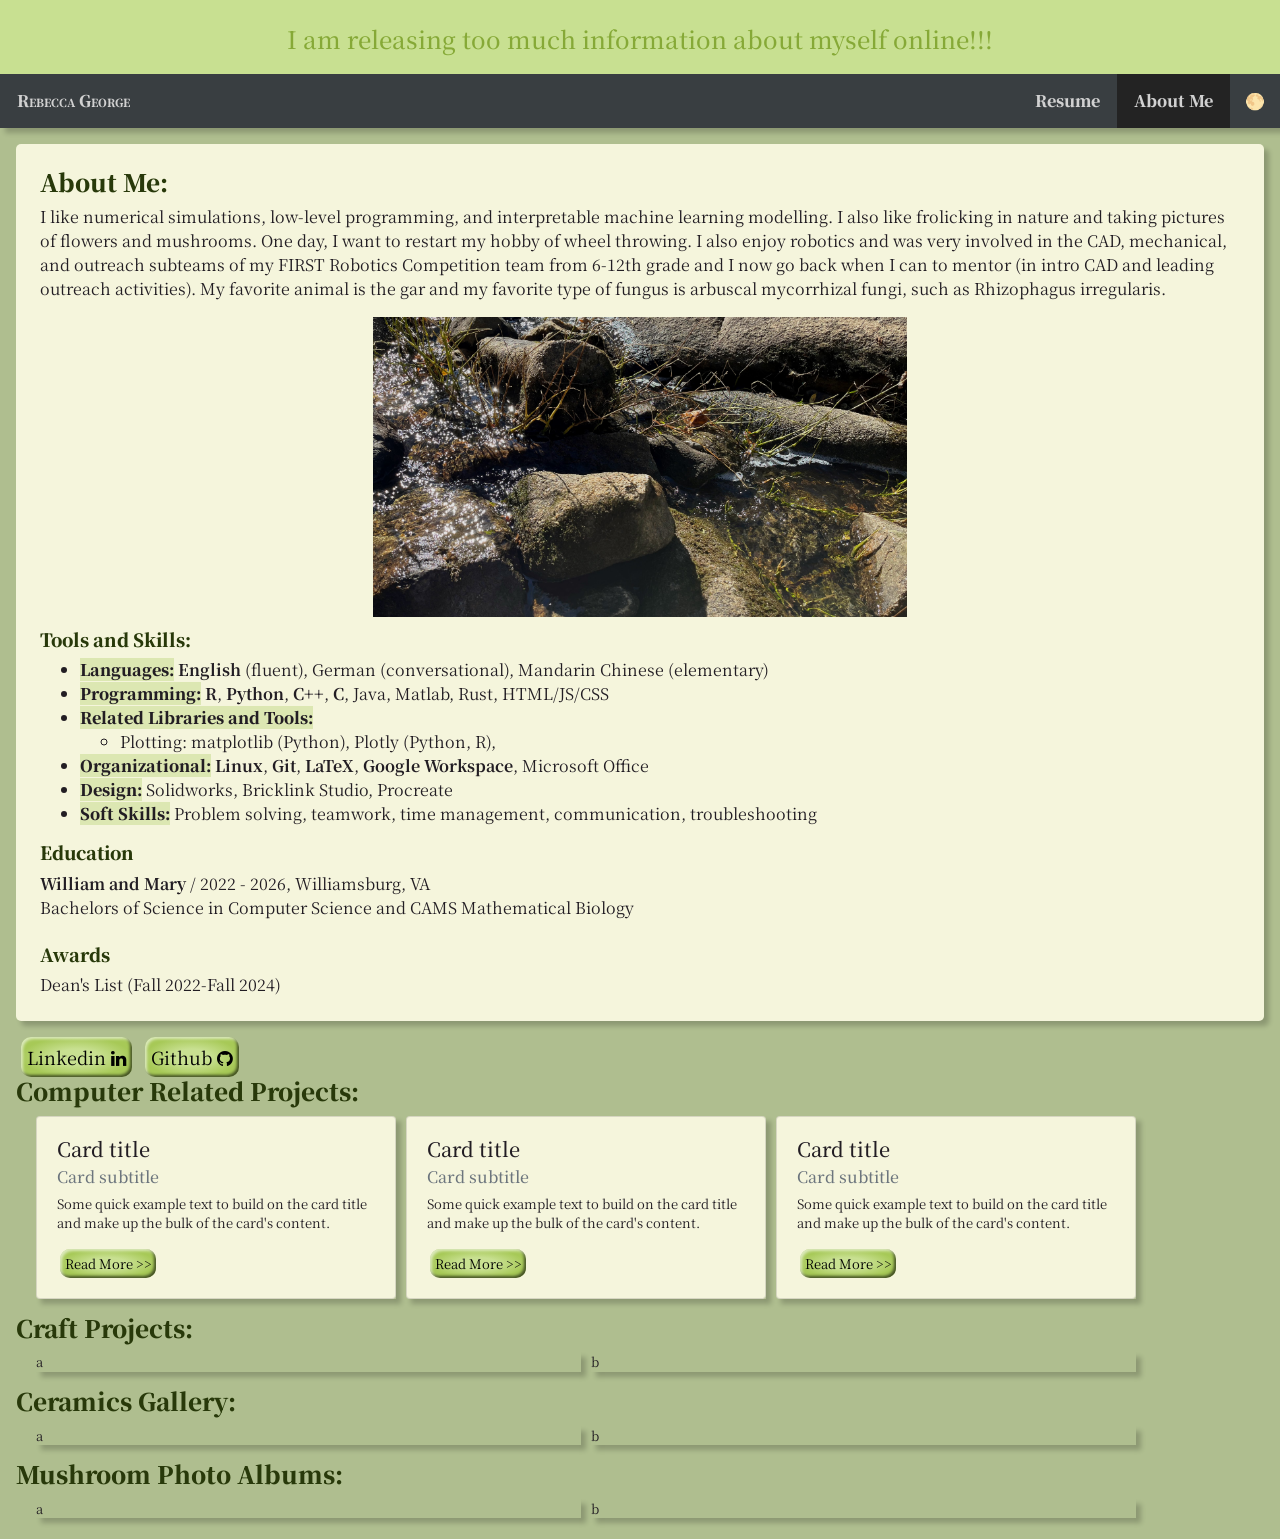
==== index.html @ a37b9446 "update resume" ====
<!DOCTYPE html>
<html lang="en">
  <head>
    <meta charset="utf-8" />
    <meta http-equiv="X-UA-Compatible" content="IE=edge" />
    <meta name="viewport" content="width=device-width, initial-scale=1" />
    <meta name="description" content="Resume of Rebecca George, Computer Scientist specializing in low-level efficiency, numerical methods, data analysis, and data visualization. Graduate from William and Mary in 2026.">
    <title>Hi, I'm Rebecca!</title>

    <!--   import bootstrap stylesheet   -->
    <link
      rel="stylesheet"
      href="https://cdn.jsdelivr.net/npm/bootstrap@4.0.0/dist/css/bootstrap.min.css"
      integrity="sha384-Gn5384xqQ1aoWXA+058RXPxPg6fy4IWvTNh0E263XmFcJlSAwiGgFAW/dAiS6JXm"
      crossorigin="anonymous"
    />
    <!-- import the webpage's stylesheet -->
    <link rel="stylesheet" href="./style.css" />
    <!--   import icons stylesheet  -->
    <link
      rel="stylesheet"
      href="https://cdnjs.cloudflare.com/ajax/libs/font-awesome/4.7.0/css/font-awesome.min.css"
    />

    <!--   import bootstrap javascript   -->
    <script
      src="https://code.jquery.com/jquery-3.2.1.slim.min.js"
      integrity="sha384-KJ3o2DKtIkvYIK3UENzmM7KCkRr/rE9/Qpg6aAZGJwFDMVNA/GpGFF93hXpG5KkN"
      crossorigin="anonymous"
    ></script>
    <script
      src="https://cdn.jsdelivr.net/npm/popper.js@1.12.9/dist/umd/popper.min.js"
      integrity="sha384-ApNbgh9B+Y1QKtv3Rn7W3mgPxhU9K/ScQsAP7hUibX39j7fakFPskvXusvfa0b4Q"
      crossorigin="anonymous"
    ></script>
    <script
      src="https://cdn.jsdelivr.net/npm/bootstrap@4.0.0/dist/js/bootstrap.min.js"
      integrity="sha384-JZR6Spejh4U02d8jOt6vLEHfe/JQGiRRSQQxSfFWpi1MquVdAyjUar5+76PVCmYl"
      crossorigin="anonymous"
    ></script>

    <!-- import the webpage's javascript file -->
    <script src="./script.js" defer></script>
    <script src="https://ajax.googleapis.com/ajax/libs/jquery/3.5.1/jquery.min.js"></script>

    <!--   import fonts   -->
    <link rel="preconnect" href="https://fonts.googleapis.com" />
    <link rel="preconnect" href="https://fonts.gstatic.com" crossorigin />
    <link
      href="https://fonts.googleapis.com/css2?family=Kumbh+Sans:wght@300;400;700&family=Roboto+Condensed:ital,wght@0,400;0,700;1,300&display=swap"
      rel="stylesheet"
    />
    <link
      href="https://fonts.googleapis.com/css2?family=Noto+Serif+TC:wght@200..900&display=swap"
      rel="stylesheet"
    />
  </head>

  <!-- Web design is not my passion..   -->

  <body>
    <h1 class="topMessage">
      I am releasing too much information about myself online!!!
    </h1>

    <!--  NAVIGATION BAR -->
    <ul class="navbar">
      <li class="title">Rebecca George</li>
      <li><a class="page" href="./Rebecca-George-Resume.pdf">Resume</a></li>
      <li><a class="active page" href="index.html">About Me</a></li>
      <li class="themeButton">🌕</li>
    </ul>

    <div class="main">
      <!-- GENERAL ABOUT ME -->
      <div
        style="
          margin: 1em 0 1em 0;
          padding: 1.5em;
          background-color: beige;
          border-radius: 5px;
          box-shadow: 5px 5px 5px rgb(0 0 0 / 20%);
        "
      >
        <h2>About Me:</h2>


        <p>
          I like numerical
          simulations, low-level programming, and interpretable machine learning
          modelling. I also like frolicking in nature and taking pictures of flowers
          and mushrooms. One day, I want to restart my hobby of wheel throwing.
          I also enjoy robotics and was very involved in the CAD, mechanical,
          and outreach subteams of my FIRST Robotics Competition team from
          6-12th grade and I now go back when I can to mentor (in intro CAD and
          leading outreach activities). My favorite animal is the gar and my
          favorite type of fungus is arbuscal mycorrhizal fungi, such as
          Rhizophagus irregularis.
        </p>
        <img
          class="wetrocks"
          src="assets/wet-rocks.jpg"
          alt="do the rocks bring you peace too?"
        />
        <!--     https://css-tricks.com/clipping-masking-css/#aa-masking     -->
        <!--          -->
        
        <h3>Tools and Skills:</h3>
        <ul>
          <li>
            <span class="category">Languages:</span> <b>English</b> (fluent),
            German (conversational), Mandarin Chinese (elementary)
          </li>
          <li>
            <span class="category">Programming:</span> <b>R</b>,
            <b>Python</b>, <b>C++</b>, <b>C</b>, Java, Matlab, Rust, HTML/JS/CSS
          </li>
          <li> 
            <span class="category">Related Libraries and Tools:</span>
            <ul>
              <li>Plotting: matplotlib (Python), Plotly (Python, R), </li>
            </ul>
          </li>
          <li>
            <span class="category">Organizational:</span> <b>Linux</b>, <b>Git</b>, <b>LaTeX</b>, <b>Google Workspace</b>, Microsoft Office
          </li>
          <li>
            <span class="category">Design:</span> Solidworks, Bricklink
            Studio, Procreate
          </li>
          <li>
            <span class="category">Soft Skills:</span> Problem solving, teamwork, time management, communication, troubleshooting
          </li>
        </ul>
        <h3>Education</h3>
        <span style="font-weight: bold"> William and Mary</span> / 2022 - 2026,
        Williamsburg, VA<br />
        Bachelors of Science in Computer Science and CAMS Mathematical Biology
        <br />
        <br />
        <h3>
          Awards
        </h3>Dean's List (Fall 2022-Fall 2024)
      </div>

      <div>
        <a href="https://www.linkedin.com/in/rc-george/" target="_blank">
          <button style="font-size: large">
            Linkedin <i class="fa fa-linkedin"></i>
          </button>
        </a>
        <a href="https://github.com/gummyhz" target="_blank">
          <button style="font-size: large">
            Github <i class="fa fa-github"></i>
          </button>
        </a>
      </div>
<!-- 
      <div
        style="
          margin: 1em 0 1em 0;
          padding: 15px;
          background-color: beige;
          border-radius: 5px;
          box-shadow: 5px 5px 5px rgb(0 0 0 / 20%);
        "
      >
        About my current computer: Microsoft Surface Book 2 (named turtwig)<br />
        Specs:<br />
        turtwig's Journey:
        <br />
        Windows 10 -- Windows 11 -- Windows 11 / Pop OS -- Windows 11 / Ubuntu
        -- Windows 11 with WSL2 (Ubuntu)
      </div> -->

      <!--   PROJECTS   -->
      <div><h2>Computer Related Projects:</h2></div>
      <div class="container">
        <div class="item">
          <div class="card">
            <div class="card-body">
              <h5 class="card-title">Card title</h5>
              <h6 class="card-subtitle mb-2 text-muted">Card subtitle</h6>
              <p class="card-text">
                Some quick example text to build on the card title and make up
                the bulk of the card's content.
              </p>
              <button>Read More &gt&gt</button>
            </div>
          </div>
        </div>

        <div class="item">
          <div class="card">
            <div class="card-body">
              <h5 class="card-title">Card title</h5>
              <h6 class="card-subtitle mb-2 text-muted">Card subtitle</h6>
              <p class="card-text">
                Some quick example text to build on the card title and make up
                the bulk of the card's content.
              </p>
              <button>Read More &gt&gt</button>
            </div>
          </div>
        </div>

        <div class="item">
          <div class="card">
            <div class="card-body">
              <h5 class="card-title">Card title</h5>
              <h6 class="card-subtitle mb-2 text-muted">Card subtitle</h6>
              <p class="card-text">
                Some quick example text to build on the card title and make up
                the bulk of the card's content.
              </p>
              <button>Read More &gt&gt</button>
            </div>
          </div>
        </div>
      </div>

      <div><h2>Craft Projects:</h2></div>
      <div class="container">
        <div class="item">a</div>
        <div class="item">b</div>
      </div>

      <div><h2>Ceramics Gallery:</h2></div>
      <div class="container">
        <div class="item">a</div>
        <div class="item">b</div>
      </div>

      <div><h2>Mushroom Photo Albums:</h2></div>
      <div class="container">
        <div class="item">a</div>
        <div class="item">b</div>
      </div>
    </div>
  </body>
</html>
---- style.css ----
/* CSS files add styling rules to your content */


/* .noto-serif-tc-<uniquifier> {
  font-family: "Noto Serif TC", serif;
  font-optical-sizing: auto;
  font-weight: <weight>;
  font-style: normal;
} */

/* TOP RIGHT BOTTOM LEFT */

/* TEXT STYLINGS */
body {
    font-family: "Noto Serif TC", serif;
    font-optical-sizing: auto;
    font-style: normal;
    font-size: medium;
    margin: 0;
    color: #221D23; /* body text color */
    background-color: #afbe8f;
  }
  h1 {
    font-size: x-large;
    text-align: center;
    color: #86A937; /* h1 text color */
  }
  h2 {
    font-size: x-large;
    font-weight: 900;
    color: #28390A; /* h2 text color */
  }
  h3 {
    font-size: large;
    font-weight: 900;
    color: #28390A;
  }
  a {
  /*   color: #c8e091;  */
    color: #6a994e;
  }
  button {
    border-radius: 10px; 
    padding:.35em; 
    margin: 0 .25em; 
    background-color:#EAD9C3; 
    background: radial-gradient(ellipse closest-side, #c8e091 40%,#a7c957);
    box-shadow:
      inset 2px 2px 3px rgba(255, 255, 255, 0.6),
      inset -2px -2px 3px rgba(0, 0, 0, 0.6);
    border: 0;
  }
  button:hover {
  /*   background: radial-gradient(ellipse closest-side, #a7c957 40%, #c8e091 ); */
    box-shadow: 
      3px 3px 3px rgb(0 0 0 / 20%),
      inset 2px 2px 3px rgba(255, 255, 255, 0.6),
      inset -2px -2px 3px rgba(0, 0, 0, 0.6);
  }
  
  .wetrocks {
    -webkit-mask: 
      linear-gradient(to left, transparent, black 10%), 
      linear-gradient(transparent, black 10%), 
      linear-gradient(to right, transparent, black 10%), 
      linear-gradient(to top, transparent, black 10%), 
      linear-gradient(black,black); /* this layer is mandatory */
    -webkit-mask-composite: intersect;
    -webkit-mask-repeat:no-repeat; /* don't forget this */
    margin-bottom: .75em;
    margin-left: auto;
    margin-right: auto;
    display: block;
    max-height: 300px;
  }
  .category {
    font-weight: 900;
  /*   font-variant: small-caps; */
    background-color: #a7c95750 ;
  }
  .sc {
    font-variant: small-caps;
  }
  .title {
    /*padding: 11px 15px 11px 15px;*/
    display: block;
    text-align: center;
    padding: 15px 17px;
    text-decoration: none;
    float: left;
    margin-right: auto;
    font-variant: small-caps;
    font-weight: 900;
  }
  
  /* NAVIGATION BAR STYLING */
  .navbar {
    list-style-type: none;
    z-index:1;
    margin: 0 0 0 0;
    padding: 0 0 0 0;
    overflow: hidden;
    background-color: #393E41;
    position: sticky;
    top: 0;
    order: 1;
    width: 100%;
    color: #d1d1d1;
    font-size: medium;
    box-shadow: rgb(0 0 0 / 20%) 5px 5px 5px;
  }
  .page {
    display: block;
    text-align: center;
    padding: 15px 17px;
    text-decoration: none;
    float: right;
    margin-left: auto;
    font-weight: 900;
    color: #d1d1d1; /* navbar page links color */
  }
  .page:hover {
    background-color: #232323; /* color of link when hovered over */
    color: #d1d1d1;
    text-decoration:none;
  }
  .active {
    background-color: #232323; /* color of link when active */
  }
  .themeButton {
    display: block;
    text-align: center;
    float: right;
    color: #b0b0b0;
    padding: 12px 15px;
  }
  .themeButton:hover {
    cursor: pointer;
    text-shadow: 0px 0px 5px  rgba(0, 0, 0, 0.66);
  }
  
  /* CONTAINER DIV ITEM ETC STYLINGS */
  .main {
    margin: 1em;
  }
  .container {
    display: flex;
    justify-content: center;
    flex-flow: row wrap;
    margin: 10px 0px 10px 0px;
  }
  
  .item {  
    flex: 1;
    min-width: 10rem;
    margin: 0 5px 5px 5px;
    box-shadow: 5px 5px 5px rgb(0 0 0 / 20%);
    font-size: small;
  }
  .card {
    background-color: beige;
  }
  
  .topMessage {
    order: 1;
    width: 100%;
    display: block;
    margin: 0px 0px 0px 0px;
    padding-top: 25px;
    padding-bottom: 20px;
    background-color: #c8e091;
  }
  
  /* IMAGE STYLING */
  .center {
    max-width: 300px;
  }
  
  /* DARK THEME */
  h1.dark {
    color: #ffb3b3;
  }
  h2.dark {
    color: #a6c957;
  }
  body.dark {
    color: #a6c957;
    background-color: #25282a;
  }
  .navbar.dark {
    color: #d1d1d1;
  }
  .page.dark {
    color: #d1d1d1;
  }
  .item.dark {
    background-color: #386641;
  }
  .topMessage.dark {
    background-color: #d45459;
  }
  
  
  
  /* ICY THEME */
  h1.icy {
    color: #ffb3b3;
  }
  h2.icy {
    color: #a6c957;
  }
  body.icy {
    color: #a6c957;
    background-color: #25282a;
  }
  .navbar.icy {
    color: #d1d1d1;
  }
  .page.icy {
    color: #d1d1d1;
  }
  .item.icy {
    background-color: #386641;
  }
  .topMessage.icy {
    background-color: #d45459;
  }
  
  
  /* colors:
  light green #86A937
  light yellow #EAD9C3
  dark grey #221D23
  medium grey #393E41
  
  light green #a7c957
  medium olive #6a994e
  dark green #386641
  */
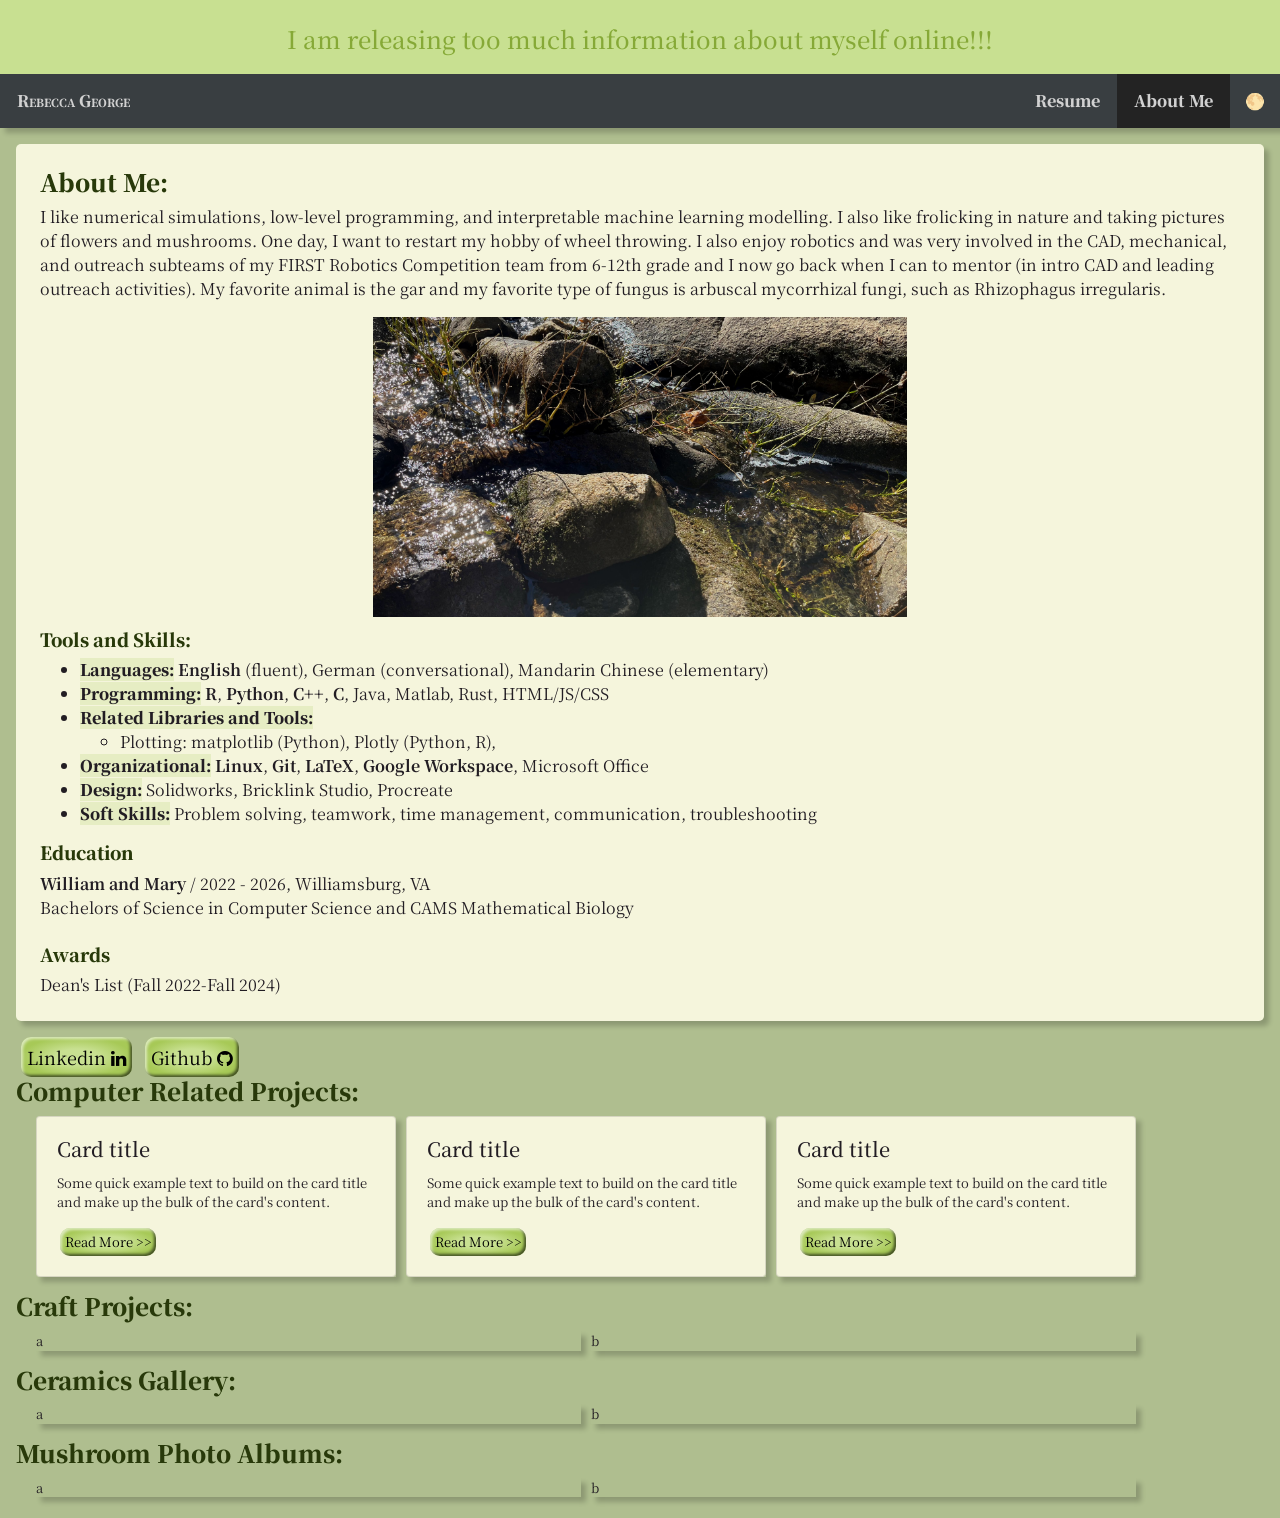
==== commit 7f6d70b4: "update resume" ====
--- a/index.html
+++ b/index.html
@@ -5,7 +5,7 @@
     <meta http-equiv="X-UA-Compatible" content="IE=edge" />
     <meta name="viewport" content="width=device-width, initial-scale=1" />
     <meta name="description" content="Resume of Rebecca George, Computer Scientist specializing in low-level efficiency, numerical methods, data analysis, and data visualization. Graduate from William and Mary in 2026.">
-    <title>Hi, I'm Rebecca!</title>
+    <title>Hi, I'm Rebecca George!</title>
 
     <!--   import bootstrap stylesheet   -->
     <link
@@ -73,18 +73,8 @@
 
     <div class="main">
       <!-- GENERAL ABOUT ME -->
-      <div
-        style="
-          margin: 1em 0 1em 0;
-          padding: 1.5em;
-          background-color: beige;
-          border-radius: 5px;
-          box-shadow: 5px 5px 5px rgb(0 0 0 / 20%);
-        "
-      >
+      <div class="aboutme">
         <h2>About Me:</h2>
-
-
         <p>
           I like numerical
           simulations, low-level programming, and interpretable machine learning
@@ -180,7 +170,7 @@
           <div class="card">
             <div class="card-body">
               <h5 class="card-title">Card title</h5>
-              <h6 class="card-subtitle mb-2 text-muted">Card subtitle</h6>
+              <!-- <h6 class="card-subtitle mb-2 text-muted">Card subtitle</h6> -->
               <p class="card-text">
                 Some quick example text to build on the card title and make up
                 the bulk of the card's content.
@@ -194,7 +184,7 @@
           <div class="card">
             <div class="card-body">
               <h5 class="card-title">Card title</h5>
-              <h6 class="card-subtitle mb-2 text-muted">Card subtitle</h6>
+              <!-- <h6 class="card-subtitle mb-2 text-muted">Card subtitle</h6> -->
               <p class="card-text">
                 Some quick example text to build on the card title and make up
                 the bulk of the card's content.
@@ -208,7 +198,7 @@
           <div class="card">
             <div class="card-body">
               <h5 class="card-title">Card title</h5>
-              <h6 class="card-subtitle mb-2 text-muted">Card subtitle</h6>
+              <!-- <h6 class="card-subtitle mb-2 text-muted">Card subtitle</h6> -->
               <p class="card-text">
                 Some quick example text to build on the card title and make up
                 the bulk of the card's content.
--- a/style.css
+++ b/style.css
@@ -76,7 +76,7 @@
   .category {
     font-weight: 900;
   /*   font-variant: small-caps; */
-    background-color: #a7c95750 ;
+    background-color: #a7c95730 ;
   }
   .sc {
     font-variant: small-caps;
@@ -143,6 +143,13 @@
   .main {
     margin: 1em;
   }
+  .aboutme {
+    margin: 1em 0 1em 0;
+    padding: 1.5em;
+    background-color: beige;
+    border-radius: 5px;
+    box-shadow: 5px 5px 5px rgb(0 0 0 / 20%);
+  }
   .container {
     display: flex;
     justify-content: center;
@@ -180,11 +187,11 @@
   h1.dark {
     color: #ffb3b3;
   }
-  h2.dark {
+  h2.dark, h3.dark {
     color: #a6c957;
   }
   body.dark {
-    color: #a6c957;
+    color: #99AD69;
     background-color: #25282a;
   }
   .navbar.dark {
@@ -193,8 +200,11 @@
   .page.dark {
     color: #d1d1d1;
   }
-  .item.dark {
-    background-color: #386641;
+  .item.dark, .card.dark {
+    background-color: #3B502F;
+  }
+  .aboutme.dark {
+    background-color: #3B502F;
   }
   .topMessage.dark {
     background-color: #d45459;
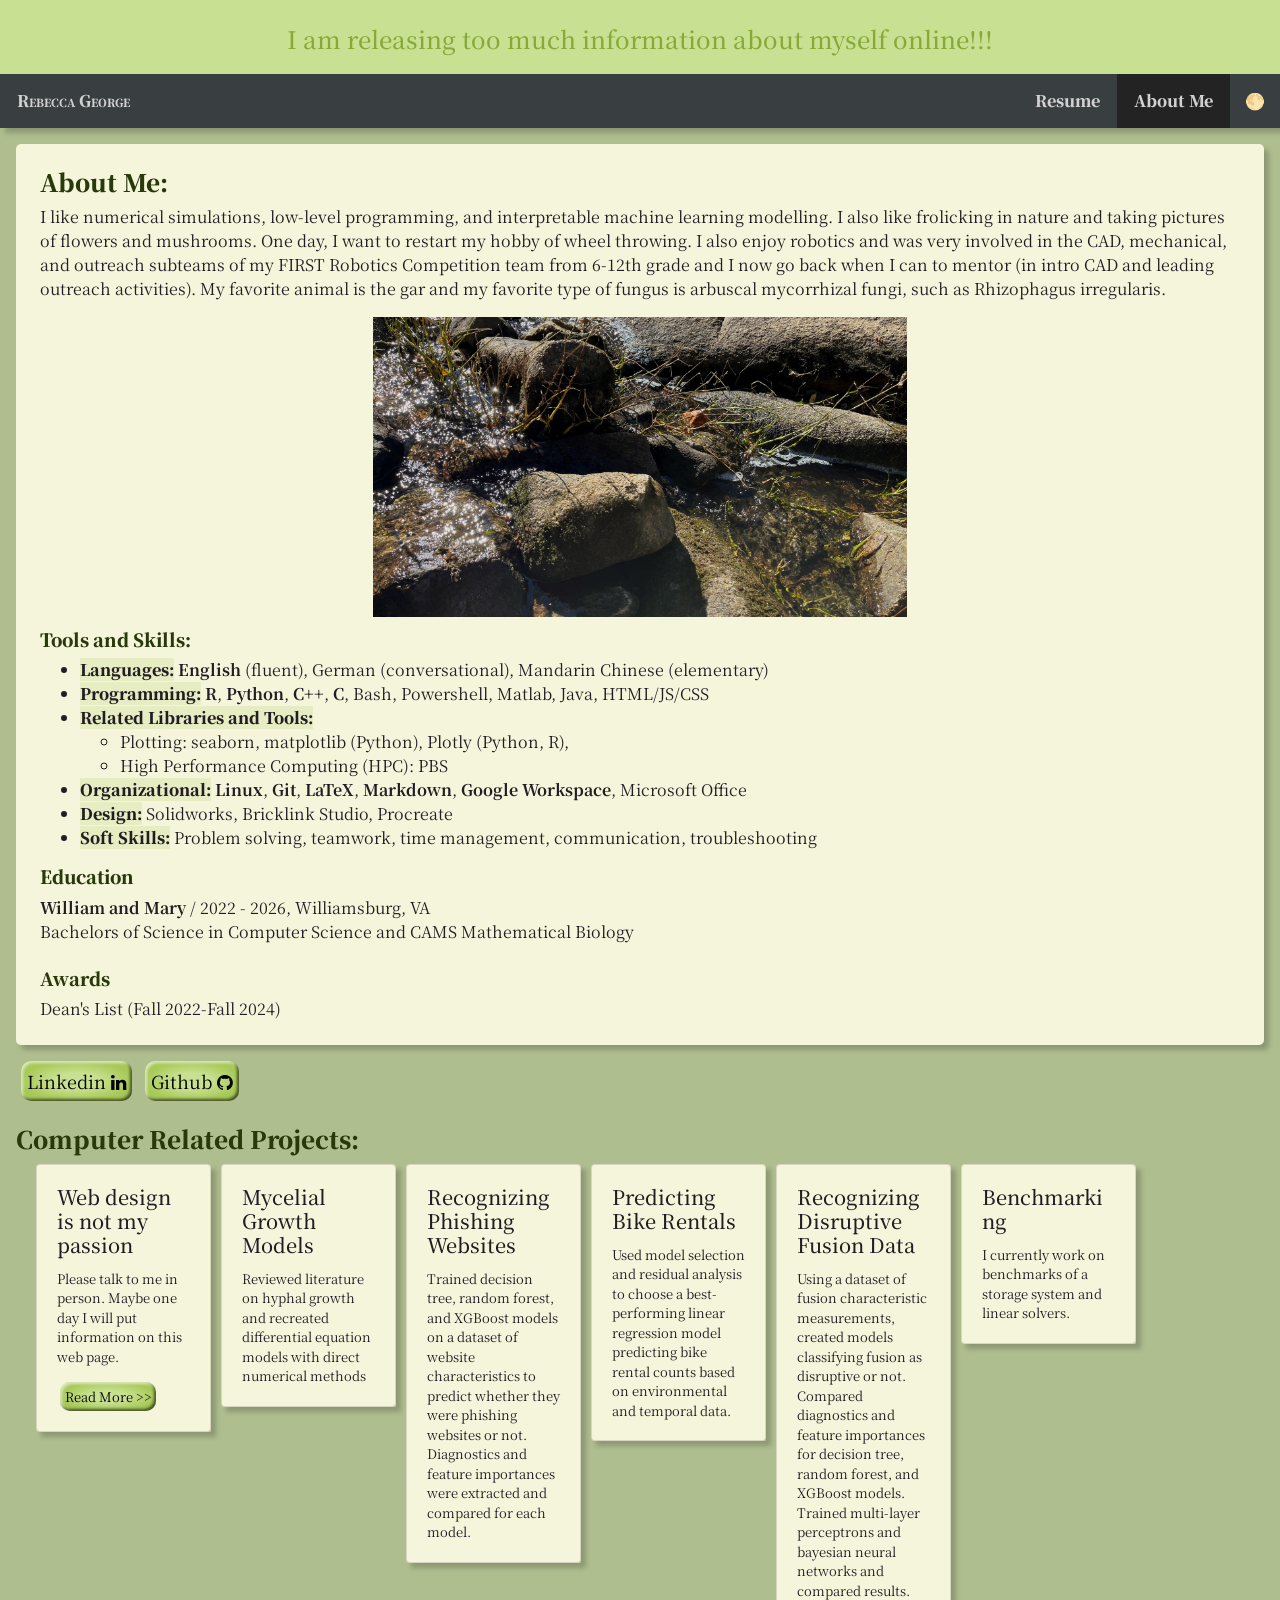
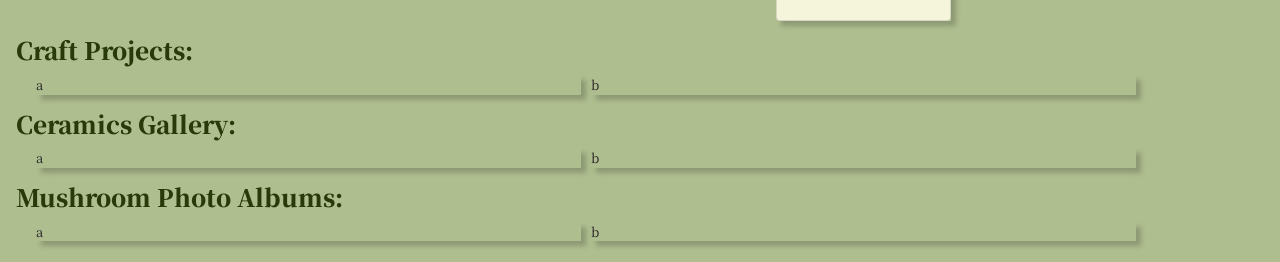
==== commit 1bdb4faf: "update cards" ====
--- a/index.html
+++ b/index.html
@@ -103,16 +103,17 @@
           </li>
           <li>
             <span class="category">Programming:</span> <b>R</b>,
-            <b>Python</b>, <b>C++</b>, <b>C</b>, Java, Matlab, Rust, HTML/JS/CSS
+            <b>Python</b>, <b>C++</b>, <b>C</b>, Bash, Powershell, Matlab, Java, HTML/JS/CSS
           </li>
           <li> 
             <span class="category">Related Libraries and Tools:</span>
             <ul>
-              <li>Plotting: matplotlib (Python), Plotly (Python, R), </li>
+              <li>Plotting: seaborn, matplotlib (Python), Plotly (Python, R), </li>
+              <li>High Performance Computing (HPC): PBS</li>
             </ul>
           </li>
           <li>
-            <span class="category">Organizational:</span> <b>Linux</b>, <b>Git</b>, <b>LaTeX</b>, <b>Google Workspace</b>, Microsoft Office
+            <span class="category">Organizational:</span> <b>Linux</b>, <b>Git</b>, <b>LaTeX</b>, <b>Markdown</b>, <b>Google Workspace</b>, Microsoft Office
           </li>
           <li>
             <span class="category">Design:</span> Solidworks, Bricklink
@@ -164,49 +165,93 @@
       </div> -->
 
       <!--   PROJECTS   -->
+         <br>
       <div><h2>Computer Related Projects:</h2></div>
       <div class="container">
         <div class="item">
           <div class="card">
             <div class="card-body">
-              <h5 class="card-title">Card title</h5>
-              <!-- <h6 class="card-subtitle mb-2 text-muted">Card subtitle</h6> -->
-              <p class="card-text">
-                Some quick example text to build on the card title and make up
-                the bulk of the card's content.
-              </p>
-              <button>Read More &gt&gt</button>
-            </div>
-          </div>
-        </div>
-
-        <div class="item">
-          <div class="card">
-            <div class="card-body">
-              <h5 class="card-title">Card title</h5>
-              <!-- <h6 class="card-subtitle mb-2 text-muted">Card subtitle</h6> -->
-              <p class="card-text">
-                Some quick example text to build on the card title and make up
-                the bulk of the card's content.
-              </p>
-              <button>Read More &gt&gt</button>
-            </div>
-          </div>
-        </div>
-
-        <div class="item">
-          <div class="card">
-            <div class="card-body">
-              <h5 class="card-title">Card title</h5>
-              <!-- <h6 class="card-subtitle mb-2 text-muted">Card subtitle</h6> -->
-              <p class="card-text">
-                Some quick example text to build on the card title and make up
-                the bulk of the card's content.
-              </p>
-              <button>Read More &gt&gt</button>
-            </div>
-          </div>
-        </div>
+              <h5 class="card-title">Web design is not my passion</h5>
+              <!-- <h6 class="card-subtitle mb-2 text-muted">Card subtitle</h6> -->
+              <p class="card-text">
+                Please talk to me in person. Maybe one day I will put information on this web page.
+              </p>
+              <a href="./Rebecca-George-Resume.pdf"><button>Read More &gt&gt</button></a>
+            </div>
+          </div>
+        </div>
+
+        <div class="item">
+          <div class="card">
+            <div class="card-body">
+              <h5 class="card-title">Mycelial Growth Models</h5>
+              <!-- <h6 class="card-subtitle mb-2 text-muted">Card subtitle</h6> -->
+              <p class="card-text">
+                Reviewed literature on hyphal growth and recreated differential equation models with direct numerical methods 
+              </p>
+              <!-- <button>Read More &gt&gt</button> -->
+            </div>
+          </div>
+        </div>
+
+        <div class="item">
+          <div class="card">
+            <div class="card-body">
+              <h5 class="card-title">Recognizing Phishing Websites</h5>
+              <!-- <h6 class="card-subtitle mb-2 text-muted">Card subtitle</h6> -->
+              <p class="card-text">
+                Trained decision tree, random forest, and XGBoost models on a dataset of website characteristics to predict whether they were phishing websites or not.<br>
+                Diagnostics and feature importances were extracted and compared for each model.
+              </p>
+              <!-- <button>Read More &gt&gt</button> -->
+            </div>
+          </div>
+        </div>
+
+        <div class="item">
+          <div class="card">
+            <div class="card-body">
+              <h5 class="card-title">Predicting Bike Rentals</h5>
+              <!-- <h6 class="card-subtitle mb-2 text-muted">Card subtitle</h6> -->
+              <p class="card-text">
+                Used model selection and residual analysis to choose a best-performing linear regression model predicting bike rental counts based on environmental and temporal data.
+              </p>
+              <!-- <button>Read More &gt&gt</button> -->
+            </div>
+          </div>
+        </div>
+
+        <div class="item">
+          <div class="card">
+            <div class="card-body">
+              <h5 class="card-title">Recognizing Disruptive Fusion Data</h5>
+              <!-- <h6 class="card-subtitle mb-2 text-muted">Card subtitle</h6> -->
+              <p class="card-text">
+                Using a dataset of fusion characteristic measurements, created models classifying fusion as disruptive or not. 
+                Compared diagnostics and feature importances for decision tree, random forest, and XGBoost models.
+                Trained multi-layer perceptrons and bayesian neural networks and compared results.
+              </p>
+              <!-- <button>Read More &gt&gt</button> -->
+            </div>
+          </div>
+        </div>
+
+        <div class="item">
+          <div class="card">
+            <div class="card-body">
+              <h5 class="card-title">Benchmarking</h5>
+              <!-- <h6 class="card-subtitle mb-2 text-muted">Card subtitle</h6> -->
+              <p class="card-text">
+                I currently work on benchmarks of a storage system and linear solvers. 
+              </p>
+              <!-- <button>Read More &gt&gt</button> -->
+            </div>
+          </div>
+        </div>
+
+
+
+
       </div>
 
       <div><h2>Craft Projects:</h2></div>
--- a/style.css
+++ b/style.css
@@ -153,6 +153,8 @@
   .container {
     display: flex;
     justify-content: center;
+    align-items: flex-start; 
+    flex-wrap: wrap;
     flex-flow: row wrap;
     margin: 10px 0px 10px 0px;
   }
@@ -166,6 +168,8 @@
   }
   .card {
     background-color: beige;
+
+    flex-grow: 0;
   }
   
   .topMessage {
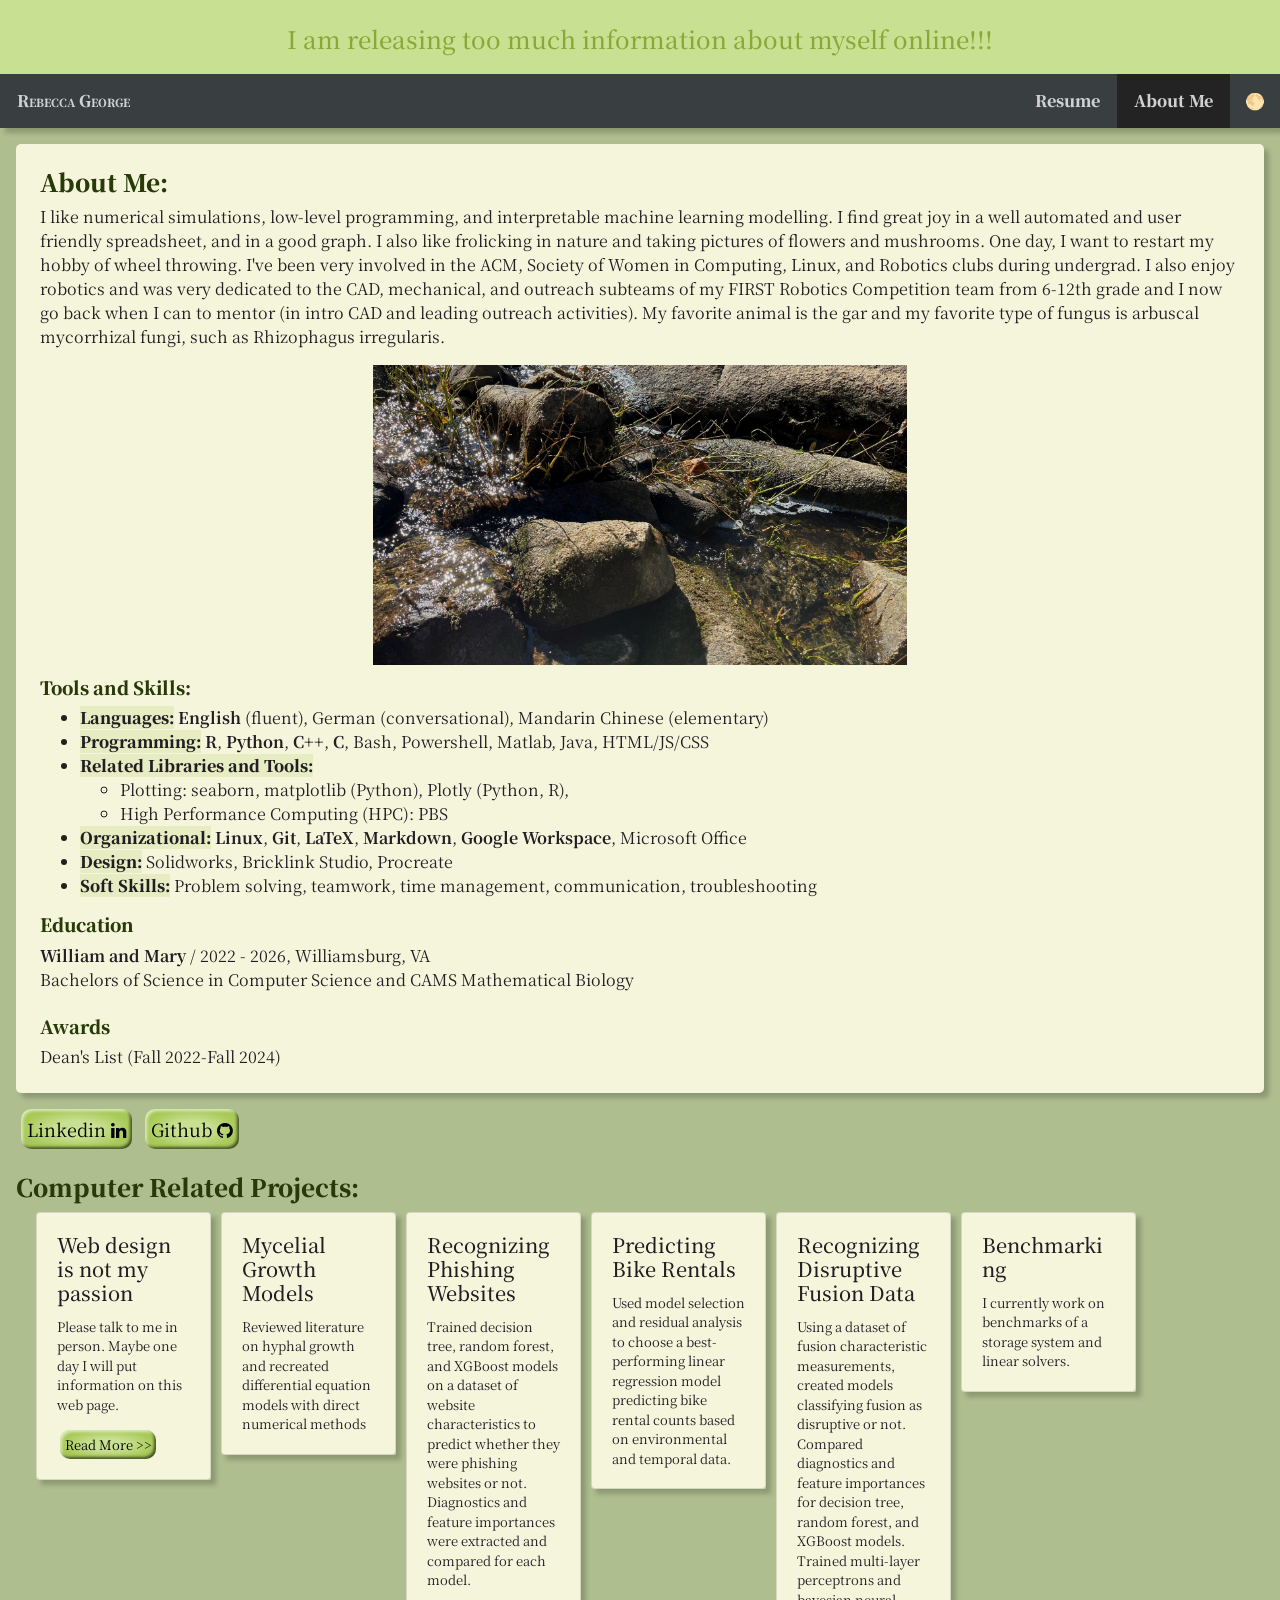
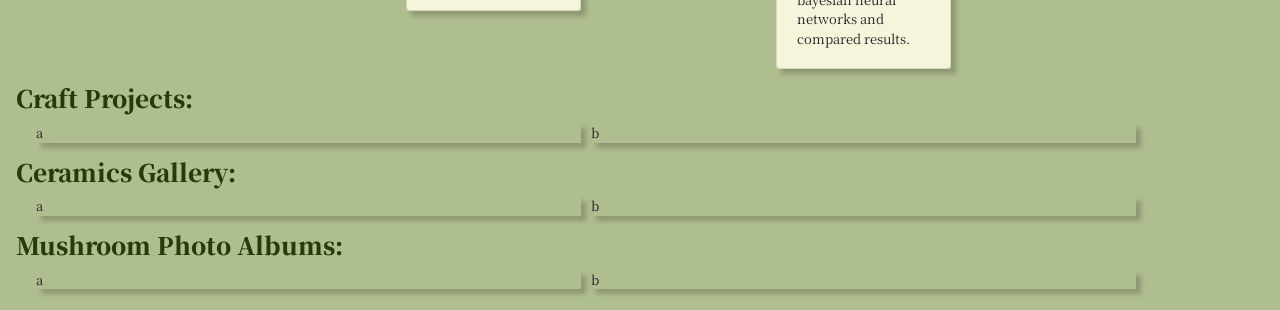
==== commit f48751a8: "update blurb" ====
--- a/index.html
+++ b/index.html
@@ -4,7 +4,19 @@
     <meta charset="utf-8" />
     <meta http-equiv="X-UA-Compatible" content="IE=edge" />
     <meta name="viewport" content="width=device-width, initial-scale=1" />
-    <meta name="description" content="Resume of Rebecca George, Computer Scientist specializing in low-level efficiency, numerical methods, data analysis, and data visualization. Graduate from William and Mary in 2026.">
+
+    <meta name="description" content="Rebecca George is a Computer Scientist specializing in low-level efficiency, numerical methods, data analysis, and data visualization. They graduate from William and Mary in 2026. Rebecca George's resume is attached here. They are from Austin, Texas.">
+    
+    <link rel="canonical" href="https://gummyhz.github.io/">
+    <!-- Open Graph / Twitter cards -->
+    <meta property="og:title" content="Hi, I'm Rebecca George!">
+    <meta property="og:description" content="Rebecca George is a Computer Scientist specializing in low-level efficiency, numerical methods, data analysis, and data visualization. They graduate from William and Mary in 2026. Rebecca George's resume is attached here. They are from Austin, Texas.">
+    <meta property="og:url" content="https://gummyhz.github.io/">
+    <meta property="og:type" content="website">
+    <meta name="twitter:card" content="summary">
+    <meta name="twitter:title" content="Hi, I'm Rebecca George!">
+    <meta name="twitter:description" content="Rebecca George is a Computer Scientist specializing in low-level efficiency, numerical methods, data analysis, and data visualization. They graduate from William and Mary in 2026. Rebecca George's resume is attached here. They are from Austin, Texas.">
+  
     <title>Hi, I'm Rebecca George!</title>
 
     <!--   import bootstrap stylesheet   -->
@@ -76,11 +88,12 @@
       <div class="aboutme">
         <h2>About Me:</h2>
         <p>
-          I like numerical
-          simulations, low-level programming, and interpretable machine learning
-          modelling. I also like frolicking in nature and taking pictures of flowers
+          I like numerical simulations, low-level programming, and interpretable machine learning
+          modelling. I find great joy in a well automated and user friendly spreadsheet, and in a good graph. 
+          I also like frolicking in nature and taking pictures of flowers
           and mushrooms. One day, I want to restart my hobby of wheel throwing.
-          I also enjoy robotics and was very involved in the CAD, mechanical,
+          I've been very involved in the ACM, Society of Women in Computing, Linux, and Robotics clubs during undergrad.
+          I also enjoy robotics and was very dedicated to the CAD, mechanical,
           and outreach subteams of my FIRST Robotics Competition team from
           6-12th grade and I now go back when I can to mentor (in intro CAD and
           leading outreach activities). My favorite animal is the gar and my
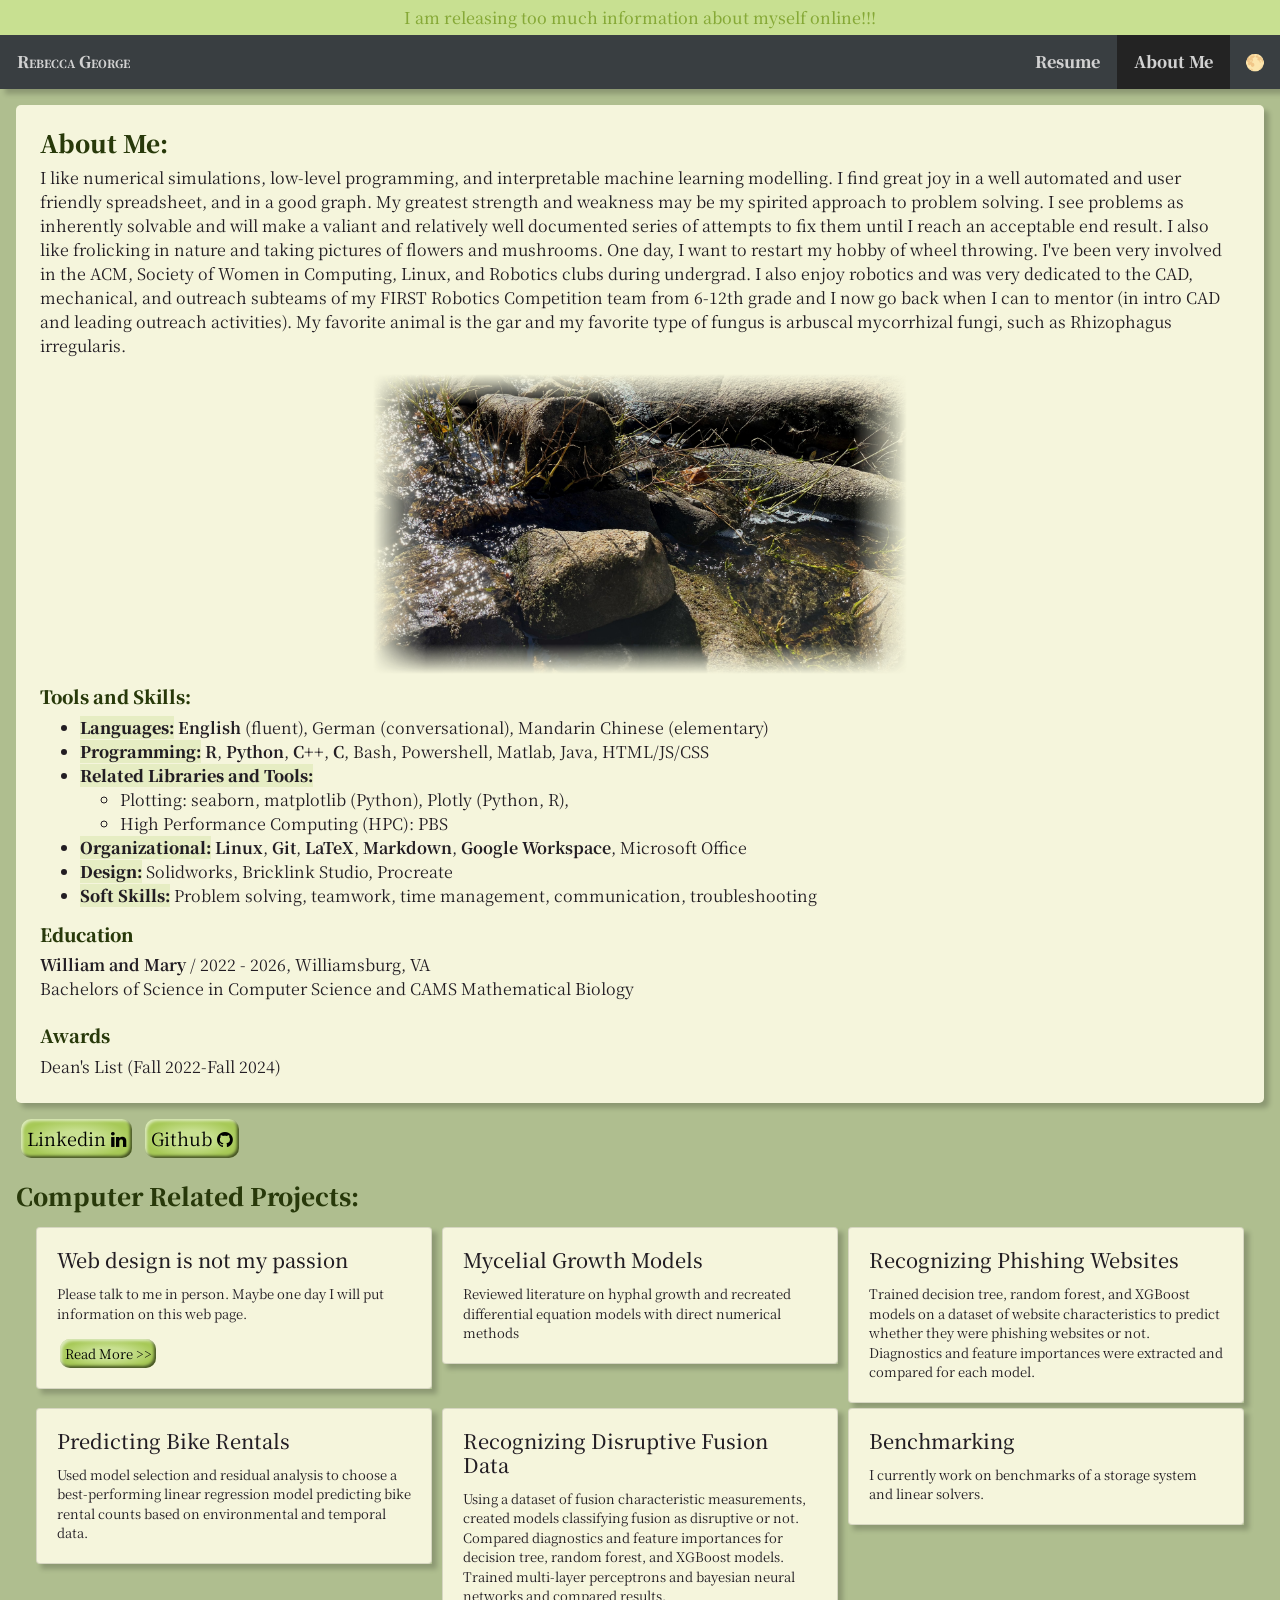
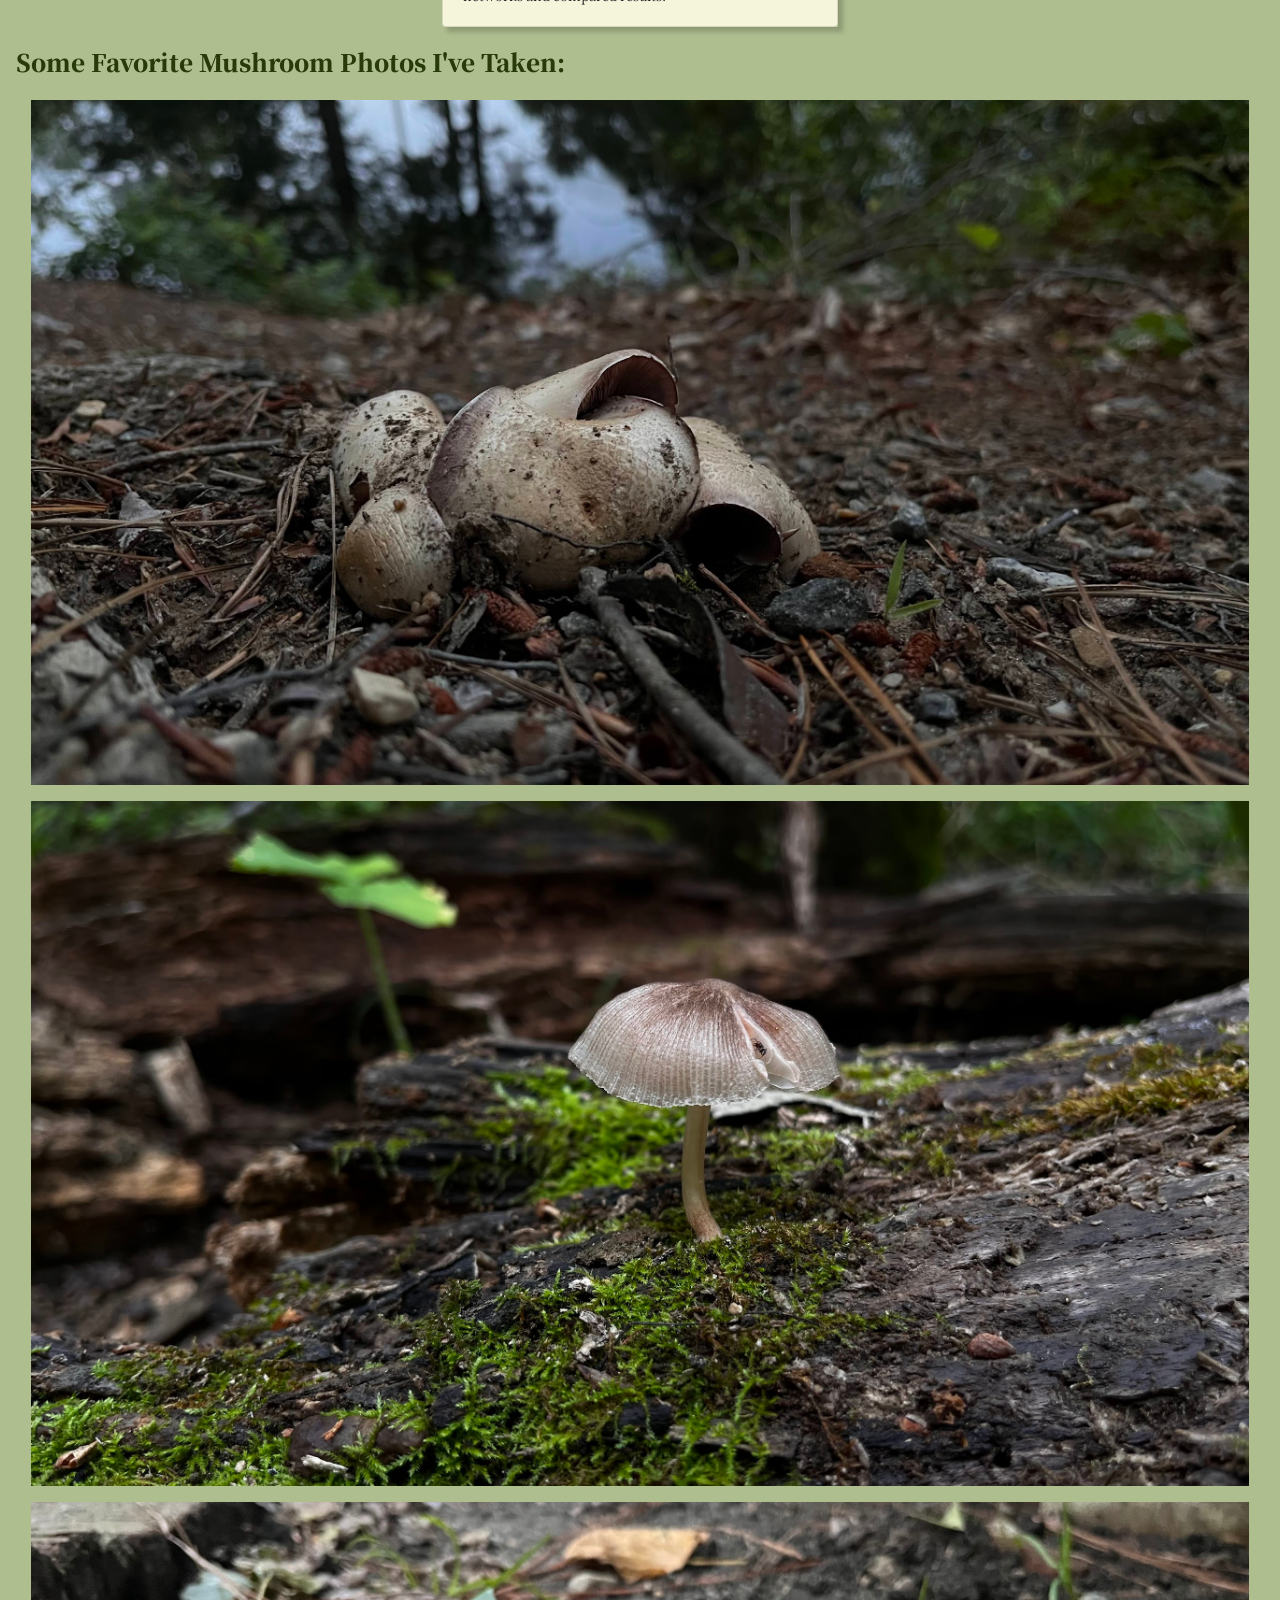
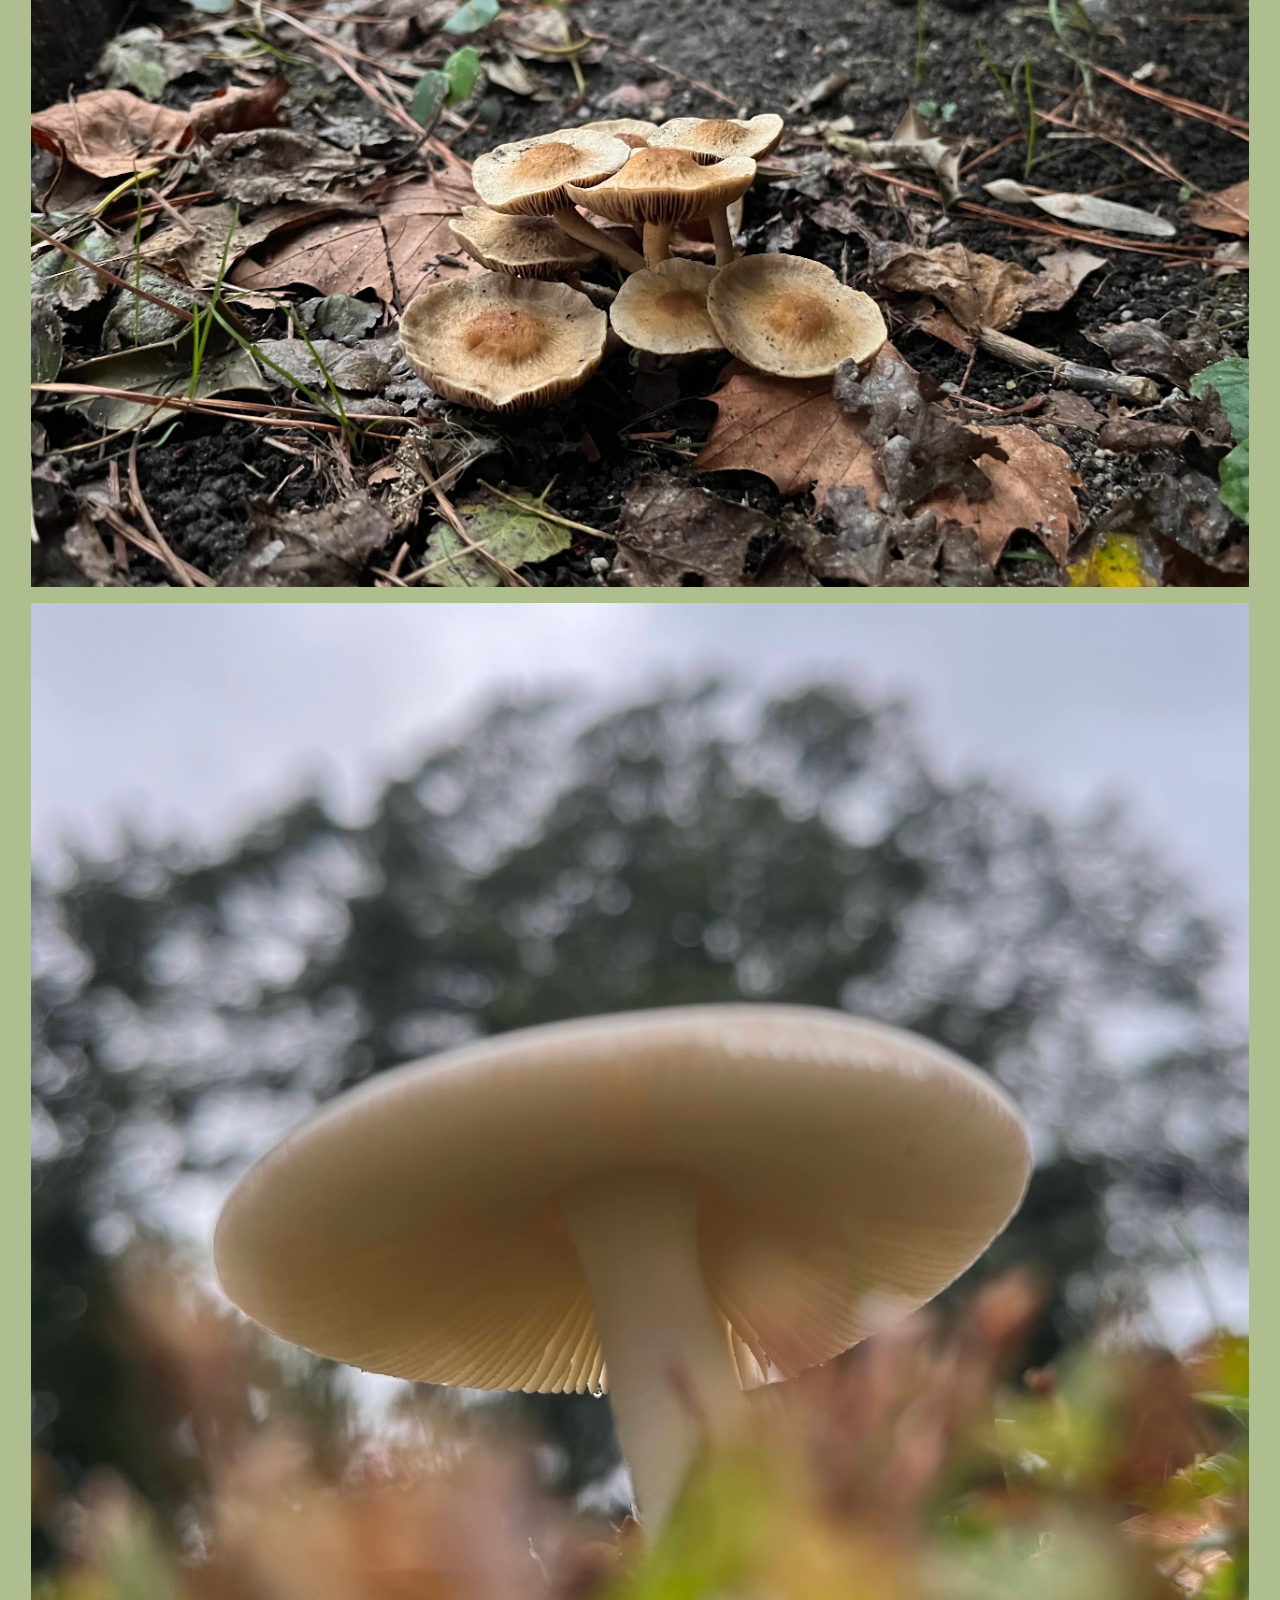
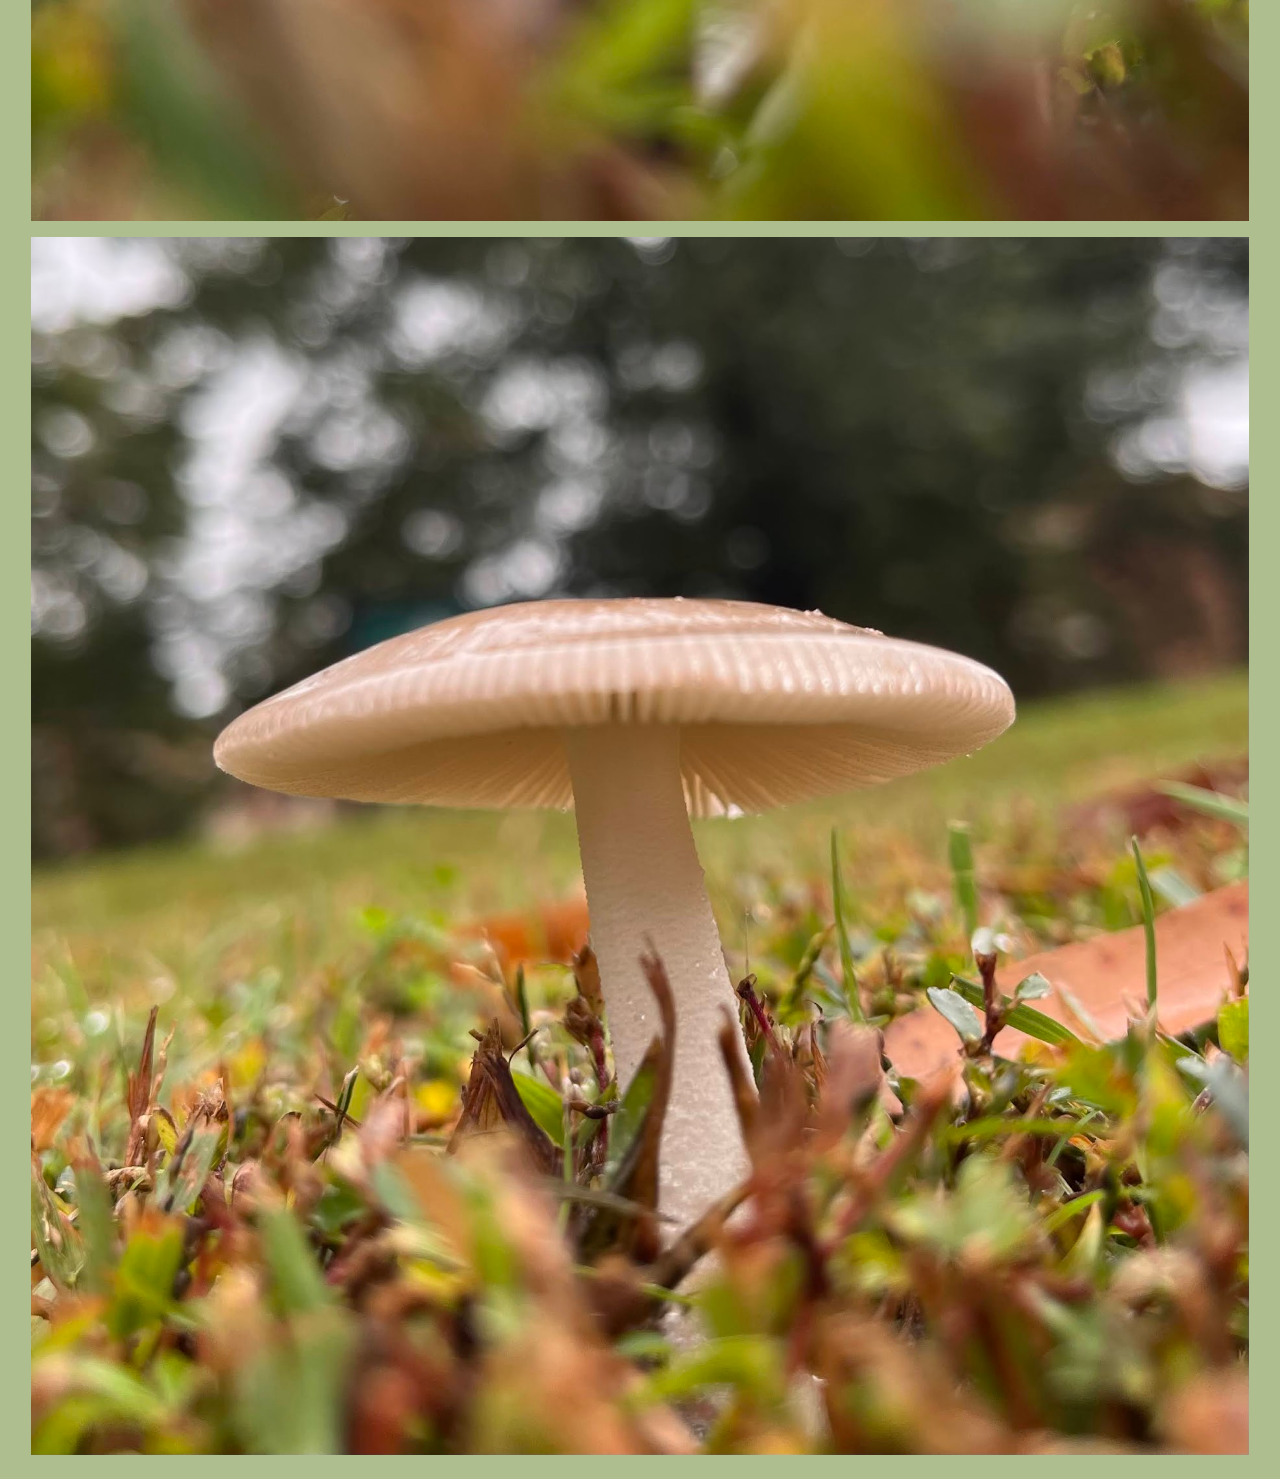
==== commit ef6d3217: "add mushroom photos, update styles and blurb" ====
--- a/index.html
+++ b/index.html
@@ -90,6 +90,8 @@
         <p>
           I like numerical simulations, low-level programming, and interpretable machine learning
           modelling. I find great joy in a well automated and user friendly spreadsheet, and in a good graph. 
+          My greatest strength and weakness may be my spirited approach to problem solving. 
+          I see problems as inherently solvable and will make a valiant and relatively well documented series of attempts to fix them until I reach an acceptable end result.
           I also like frolicking in nature and taking pictures of flowers
           and mushrooms. One day, I want to restart my hobby of wheel throwing.
           I've been very involved in the ACM, Society of Women in Computing, Linux, and Robotics clubs during undergrad.
@@ -159,25 +161,7 @@
           </button>
         </a>
       </div>
-<!-- 
-      <div
-        style="
-          margin: 1em 0 1em 0;
-          padding: 15px;
-          background-color: beige;
-          border-radius: 5px;
-          box-shadow: 5px 5px 5px rgb(0 0 0 / 20%);
-        "
-      >
-        About my current computer: Microsoft Surface Book 2 (named turtwig)<br />
-        Specs:<br />
-        turtwig's Journey:
-        <br />
-        Windows 10 -- Windows 11 -- Windows 11 / Pop OS -- Windows 11 / Ubuntu
-        -- Windows 11 with WSL2 (Ubuntu)
-      </div> -->
-
-      <!--   PROJECTS   -->
+
          <br>
       <div><h2>Computer Related Projects:</h2></div>
       <div class="container">
@@ -267,7 +251,7 @@
 
       </div>
 
-      <div><h2>Craft Projects:</h2></div>
+      <!-- <div><h2>Craft Projects:</h2></div>
       <div class="container">
         <div class="item">a</div>
         <div class="item">b</div>
@@ -277,12 +261,15 @@
       <div class="container">
         <div class="item">a</div>
         <div class="item">b</div>
-      </div>
-
-      <div><h2>Mushroom Photo Albums:</h2></div>
-      <div class="container">
-        <div class="item">a</div>
-        <div class="item">b</div>
+      </div> -->
+
+      <div><h2>Some Favorite Mushroom Photos I've Taken:</h2></div>
+      <div class="container">
+        <img class="mush" src="assets/2025-5-23_fungi_wavy.jpg"/>
+        <img class="mush" src="assets/2024-8-31_one_little_guy_up_close.jpg"/>
+        <img class="mush" src="assets/2025-10-14_fungi-outside-sadl.jpg"/>
+        <img class="mush" src="assets/2025-10-15_one-guy-in-grass_below.jpg"/>
+        <img class="mush" src="assets/2025-10-15_one-guy-in-grass_side.jpg"/>
       </div>
     </div>
   </body>
--- a/style.css
+++ b/style.css
@@ -65,8 +65,16 @@
       linear-gradient(to right, transparent, black 10%), 
       linear-gradient(to top, transparent, black 10%), 
       linear-gradient(black,black); /* this layer is mandatory */
+    mask: 
+      linear-gradient(to left, transparent, black 10%), 
+      linear-gradient(transparent, black 10%), 
+      linear-gradient(to right, transparent, black 10%), 
+      linear-gradient(to top, transparent, black 10%), 
+      linear-gradient(black,black); /* this layer is mandatory */
     -webkit-mask-composite: intersect;
+    mask-composite: intersect;
     -webkit-mask-repeat:no-repeat; /* don't forget this */
+    mask-repeat:no-repeat; /* don't forget this */
     margin-bottom: .75em;
     margin-left: auto;
     margin-right: auto;
@@ -78,9 +86,7 @@
   /*   font-variant: small-caps; */
     background-color: #a7c95730 ;
   }
-  .sc {
-    font-variant: small-caps;
-  }
+
   .title {
     /*padding: 11px 15px 11px 15px;*/
     display: block;
@@ -141,7 +147,7 @@
   
   /* CONTAINER DIV ITEM ETC STYLINGS */
   .main {
-    margin: 1em;
+    margin: 1rem;
   }
   .aboutme {
     margin: 1em 0 1em 0;
@@ -151,42 +157,45 @@
     box-shadow: 5px 5px 5px rgb(0 0 0 / 20%);
   }
   .container {
+    align-content: center;
     display: flex;
     justify-content: center;
     align-items: flex-start; 
     flex-wrap: wrap;
     flex-flow: row wrap;
-    margin: 10px 0px 10px 0px;
+    margin: 1rem auto 1rem auto;
+    max-width: 100%;
   }
   
   .item {  
     flex: 1;
-    min-width: 10rem;
+    flex-grow: 1;
+    min-width: 20rem;
+    max-width: 100%;
     margin: 0 5px 5px 5px;
     box-shadow: 5px 5px 5px rgb(0 0 0 / 20%);
     font-size: small;
   }
   .card {
     background-color: beige;
-
-    flex-grow: 0;
   }
   
   .topMessage {
     order: 1;
     width: 100%;
     display: block;
-    margin: 0px 0px 0px 0px;
-    padding-top: 25px;
-    padding-bottom: 20px;
+    margin: 0;
+    padding: .5rem;
+    font-size: medium;
     background-color: #c8e091;
   }
-  
-  /* IMAGE STYLING */
-  .center {
-    max-width: 300px;
-  }
-  
+
+  .mush {
+    display: flex;
+    max-width: 100%;
+    margin: .5rem;
+  }
+
   /* DARK THEME */
   h1.dark {
     color: #ffb3b3;
@@ -214,31 +223,7 @@
     background-color: #d45459;
   }
   
-  
-  
-  /* ICY THEME */
-  h1.icy {
-    color: #ffb3b3;
-  }
-  h2.icy {
-    color: #a6c957;
-  }
-  body.icy {
-    color: #a6c957;
-    background-color: #25282a;
-  }
-  .navbar.icy {
-    color: #d1d1d1;
-  }
-  .page.icy {
-    color: #d1d1d1;
-  }
-  .item.icy {
-    background-color: #386641;
-  }
-  .topMessage.icy {
-    background-color: #d45459;
-  }
+
   
   
   /* colors:
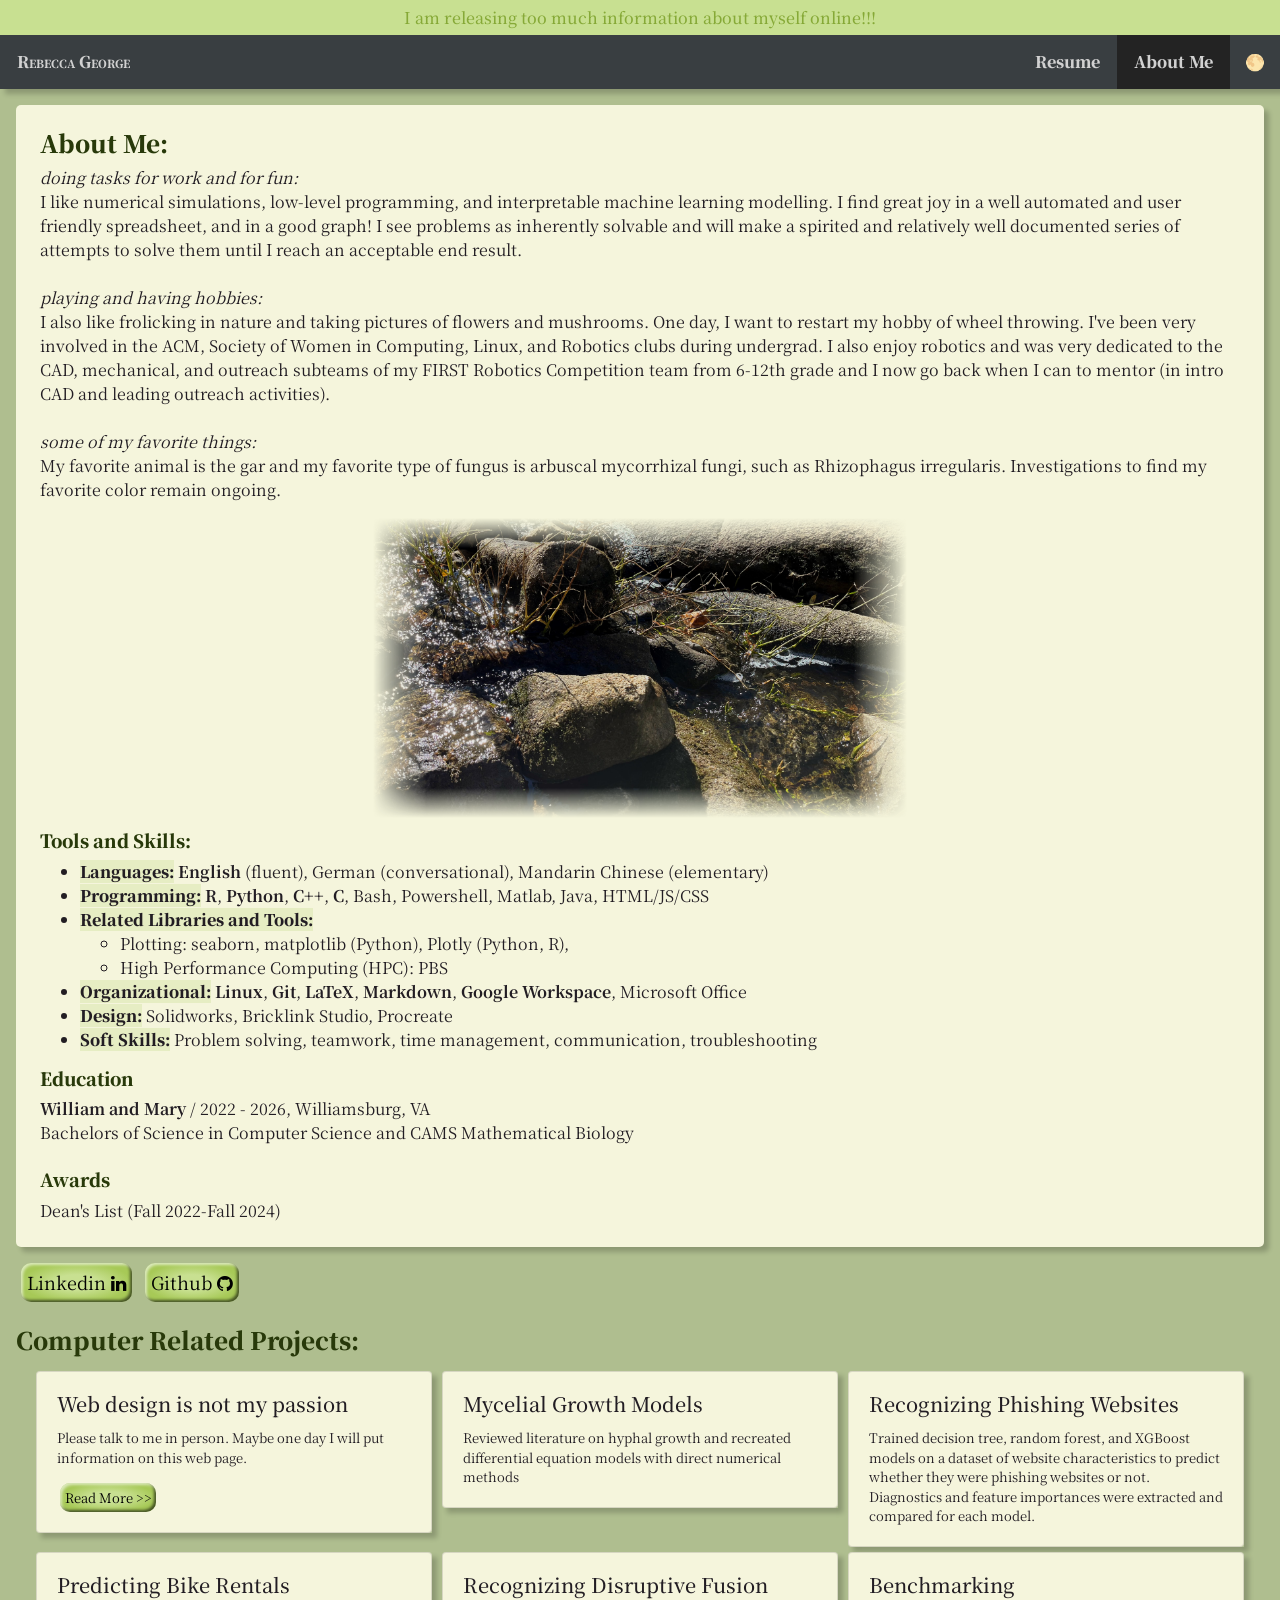
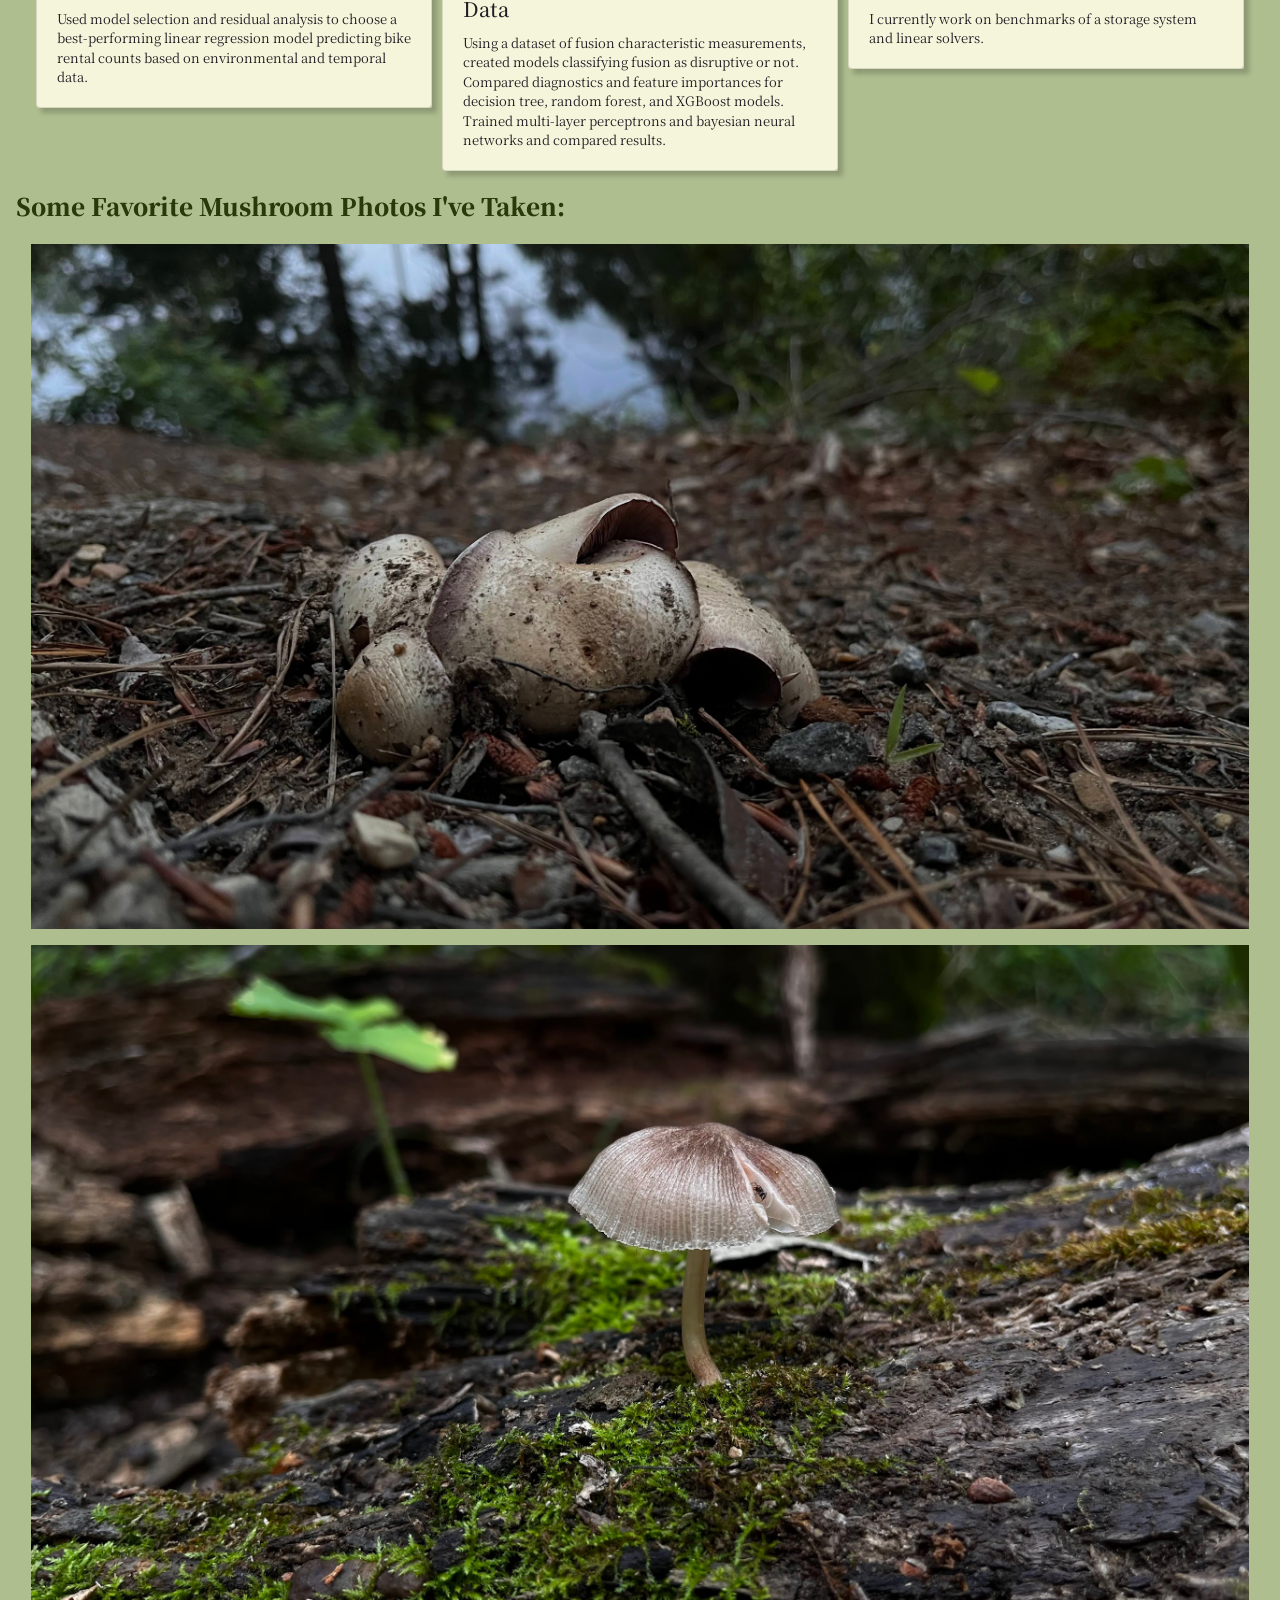
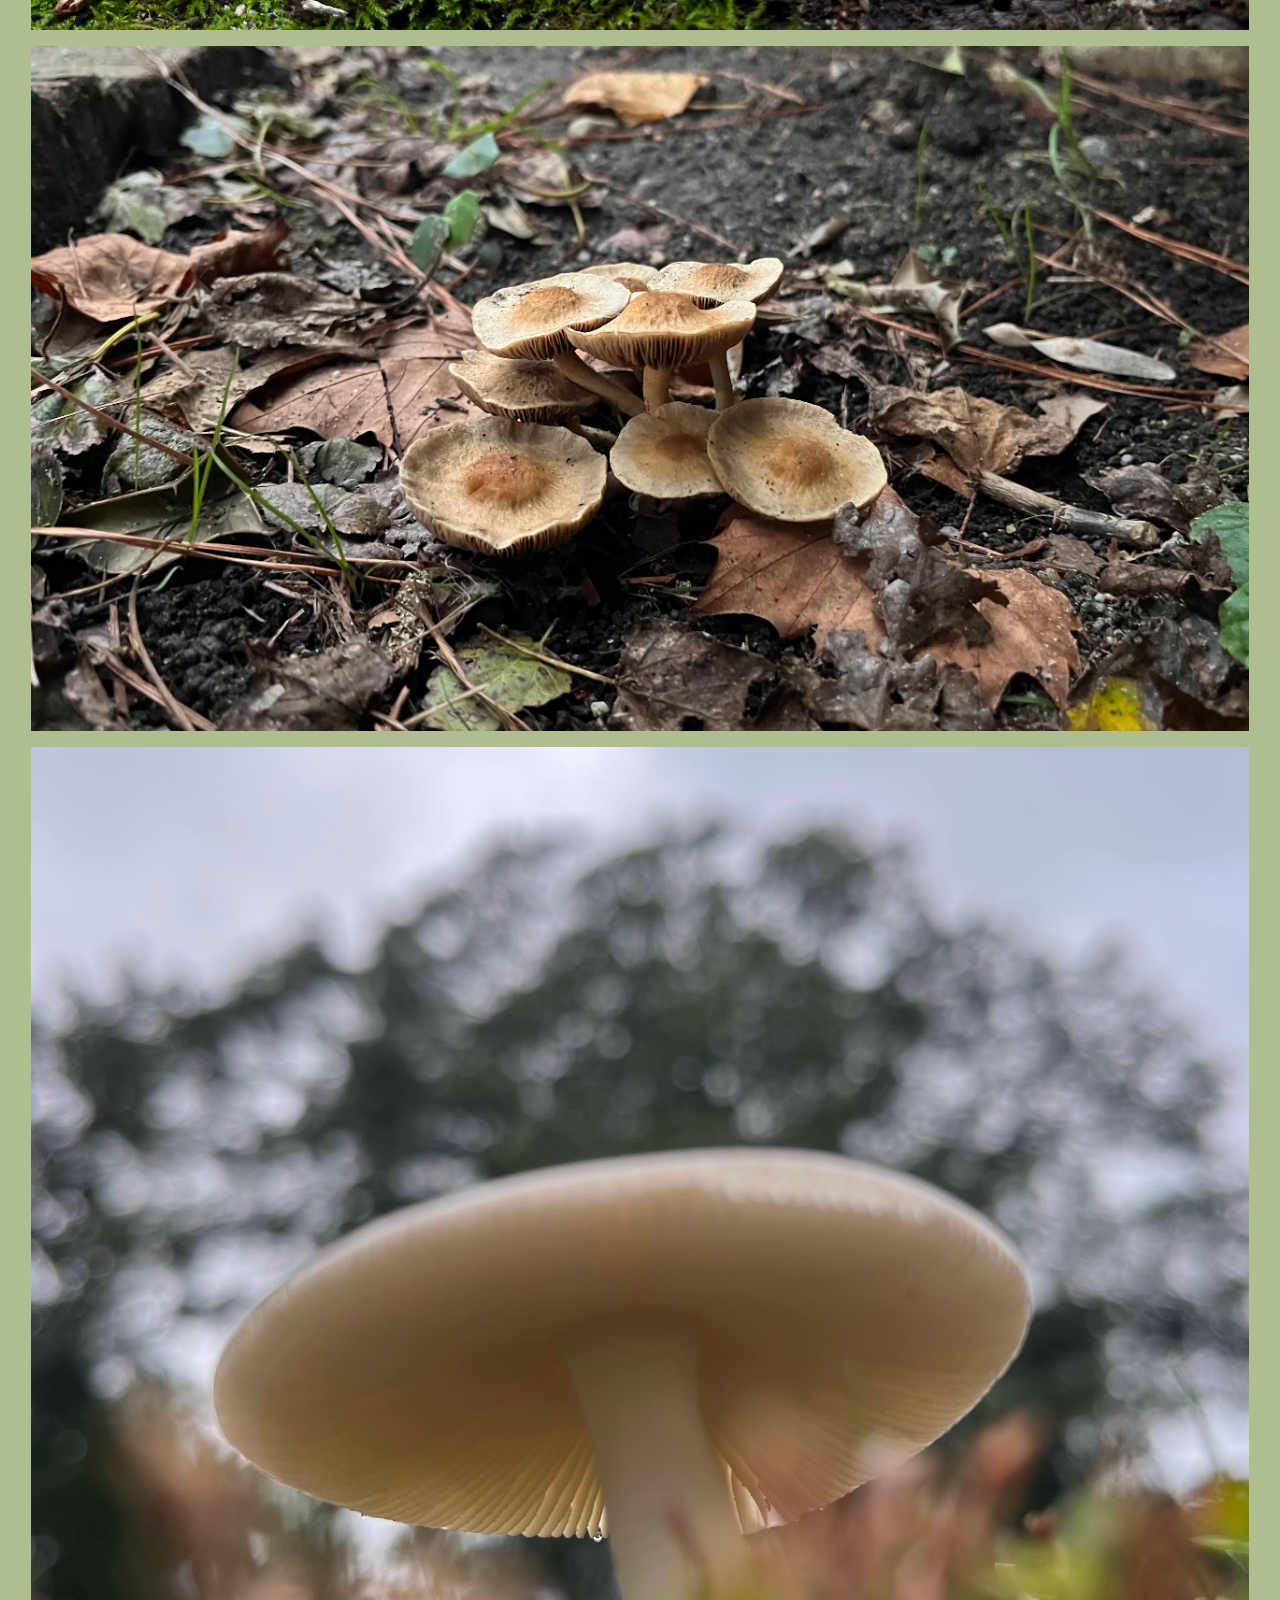
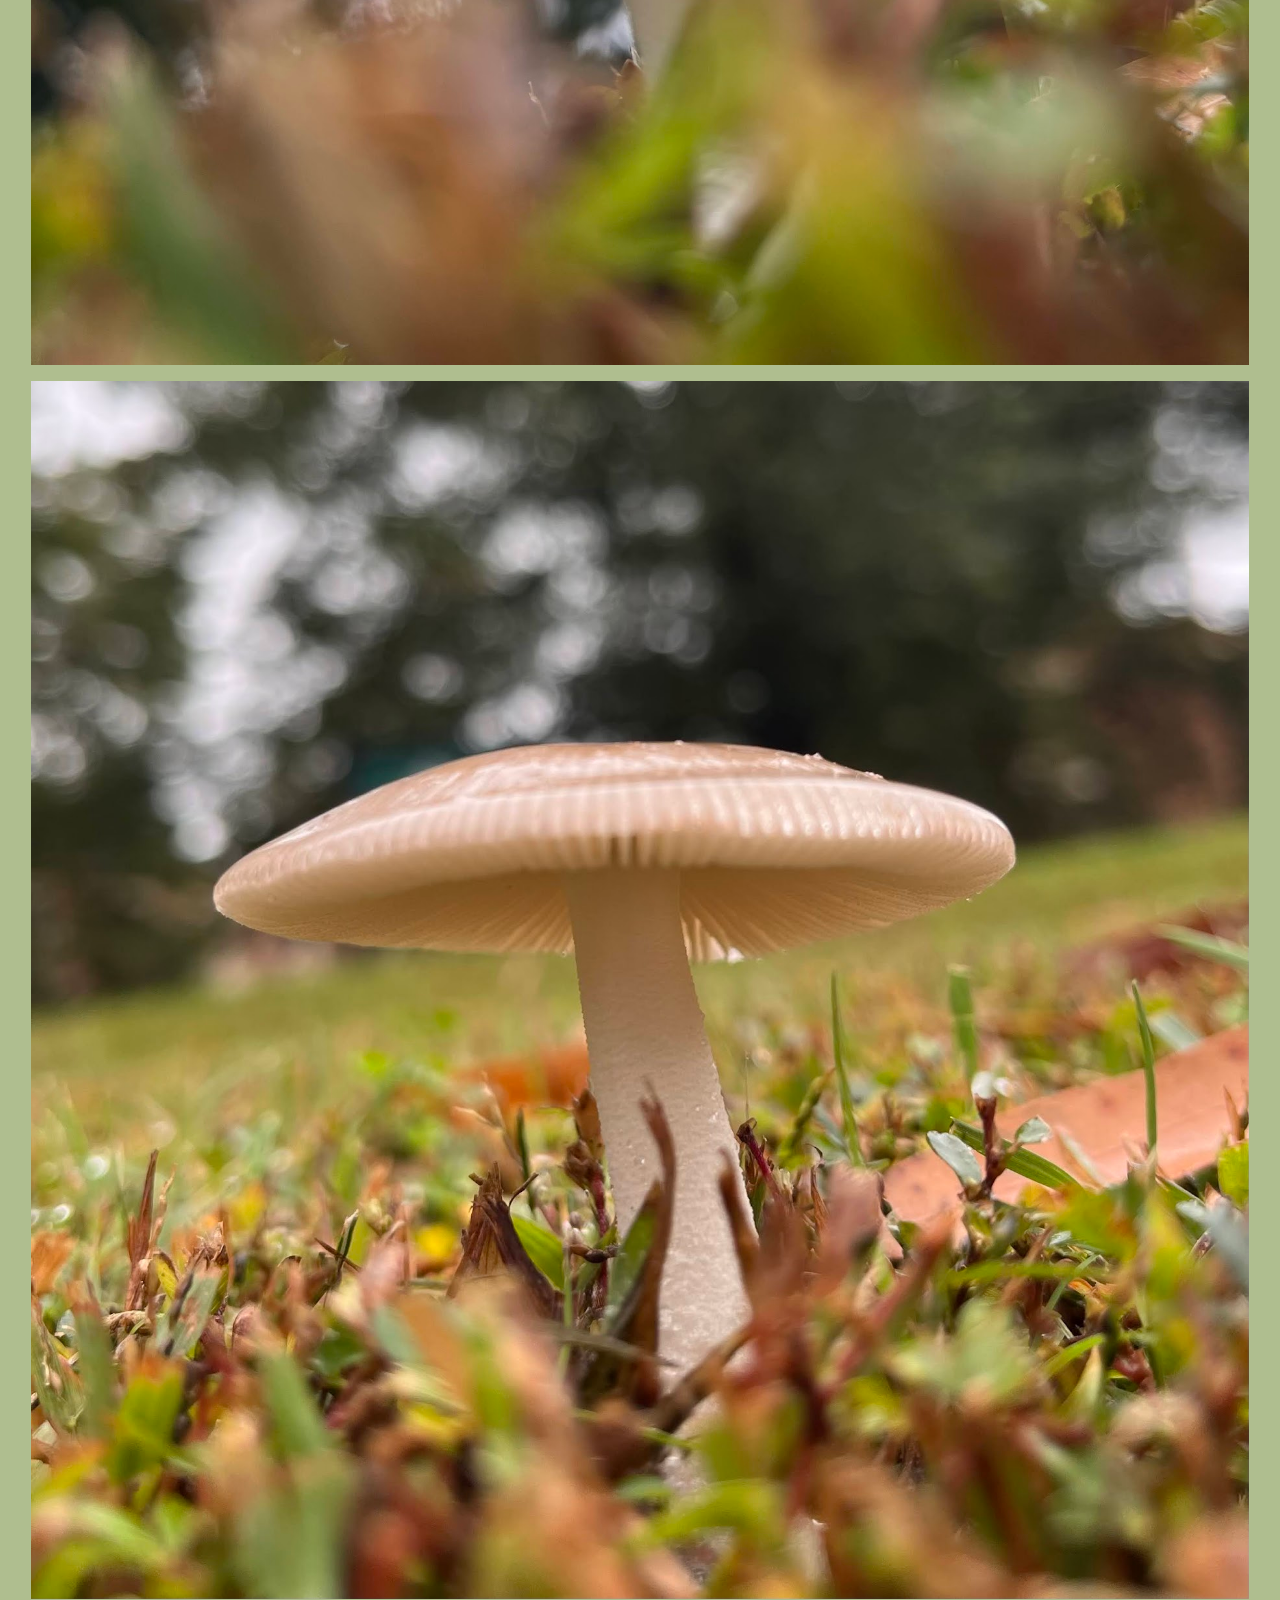
==== commit 61895a8a: "Update about me" ====
--- a/index.html
+++ b/index.html
@@ -88,19 +88,27 @@
       <div class="aboutme">
         <h2>About Me:</h2>
         <p>
+          <em>doing tasks for work and for fun:</em>
+          <br>
           I like numerical simulations, low-level programming, and interpretable machine learning
-          modelling. I find great joy in a well automated and user friendly spreadsheet, and in a good graph. 
-          My greatest strength and weakness may be my spirited approach to problem solving. 
-          I see problems as inherently solvable and will make a valiant and relatively well documented series of attempts to fix them until I reach an acceptable end result.
+          modelling. I find great joy in a well automated and user friendly spreadsheet, and in a good graph! 
+          I see problems as inherently solvable and will make a spirited and relatively well documented series of attempts to solve them until I reach an acceptable end result.
+          <br><br>
+          <em>playing and having hobbies:</em>
+          <br>
           I also like frolicking in nature and taking pictures of flowers
           and mushrooms. One day, I want to restart my hobby of wheel throwing.
           I've been very involved in the ACM, Society of Women in Computing, Linux, and Robotics clubs during undergrad.
           I also enjoy robotics and was very dedicated to the CAD, mechanical,
           and outreach subteams of my FIRST Robotics Competition team from
           6-12th grade and I now go back when I can to mentor (in intro CAD and
-          leading outreach activities). My favorite animal is the gar and my
+          leading outreach activities). 
+          <br><br>
+          <em>some of my favorite things:</em>
+          <br>
+          My favorite animal is the gar and my
           favorite type of fungus is arbuscal mycorrhizal fungi, such as
-          Rhizophagus irregularis.
+          Rhizophagus irregularis. Investigations to find my favorite color remain ongoing.
         </p>
         <img
           class="wetrocks"
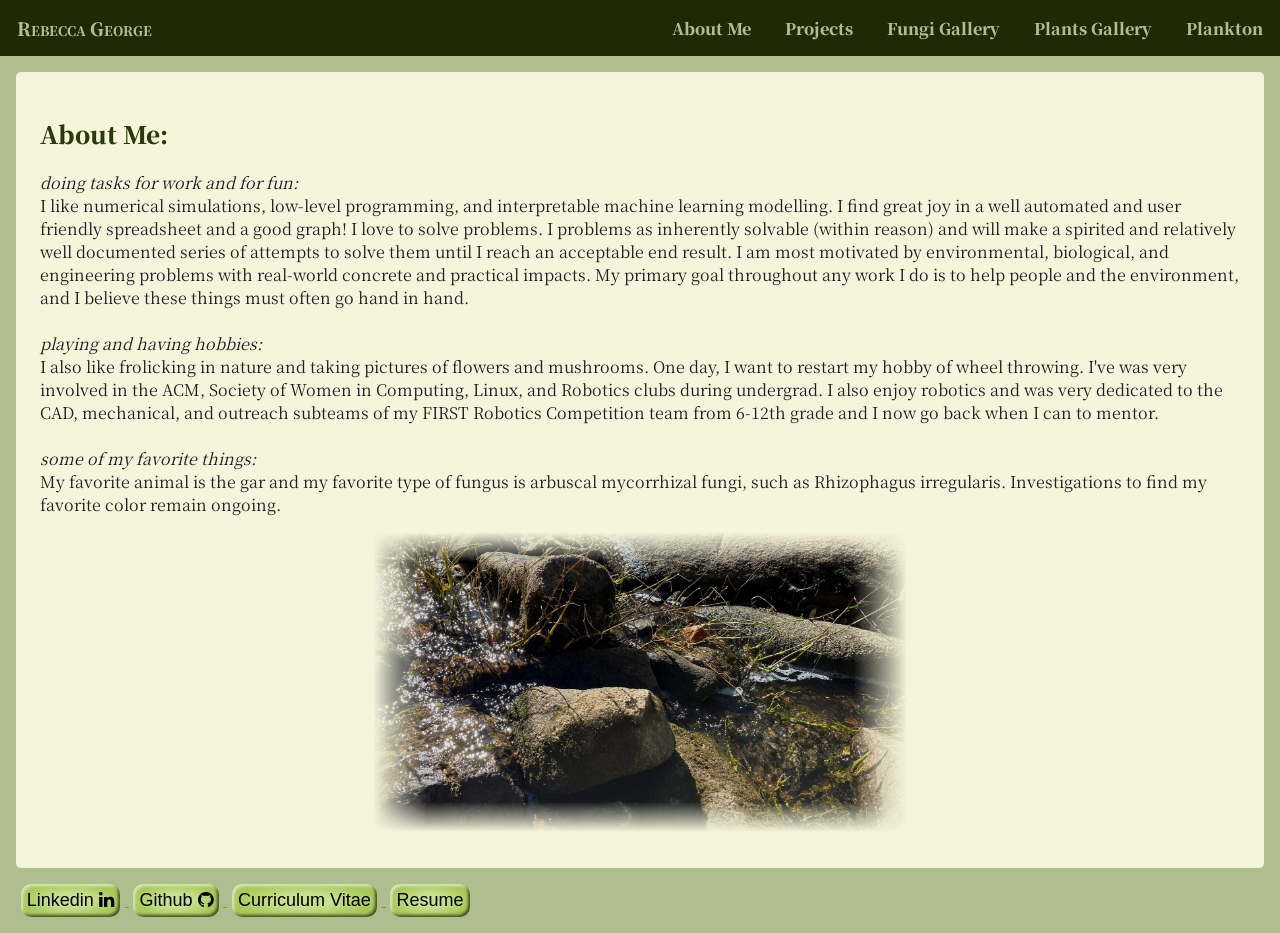
==== commit 0bff7a0f: "Enhance motivation statement in index.html Added a statement about helping people and the environmen" ====
--- a/index.html
+++ b/index.html
@@ -19,13 +19,7 @@
   
     <title>Hi, I'm Rebecca George!</title>
 
-    <!--   import bootstrap stylesheet   -->
-    <link
-      rel="stylesheet"
-      href="https://cdn.jsdelivr.net/npm/bootstrap@4.0.0/dist/css/bootstrap.min.css"
-      integrity="sha384-Gn5384xqQ1aoWXA+058RXPxPg6fy4IWvTNh0E263XmFcJlSAwiGgFAW/dAiS6JXm"
-      crossorigin="anonymous"
-    />
+ 
     <!-- import the webpage's stylesheet -->
     <link rel="stylesheet" href="./style.css" />
     <!--   import icons stylesheet  -->
@@ -33,23 +27,6 @@
       rel="stylesheet"
       href="https://cdnjs.cloudflare.com/ajax/libs/font-awesome/4.7.0/css/font-awesome.min.css"
     />
-
-    <!--   import bootstrap javascript   -->
-    <script
-      src="https://code.jquery.com/jquery-3.2.1.slim.min.js"
-      integrity="sha384-KJ3o2DKtIkvYIK3UENzmM7KCkRr/rE9/Qpg6aAZGJwFDMVNA/GpGFF93hXpG5KkN"
-      crossorigin="anonymous"
-    ></script>
-    <script
-      src="https://cdn.jsdelivr.net/npm/popper.js@1.12.9/dist/umd/popper.min.js"
-      integrity="sha384-ApNbgh9B+Y1QKtv3Rn7W3mgPxhU9K/ScQsAP7hUibX39j7fakFPskvXusvfa0b4Q"
-      crossorigin="anonymous"
-    ></script>
-    <script
-      src="https://cdn.jsdelivr.net/npm/bootstrap@4.0.0/dist/js/bootstrap.min.js"
-      integrity="sha384-JZR6Spejh4U02d8jOt6vLEHfe/JQGiRRSQQxSfFWpi1MquVdAyjUar5+76PVCmYl"
-      crossorigin="anonymous"
-    ></script>
 
     <!-- import the webpage's javascript file -->
     <script src="./script.js" defer></script>
@@ -71,17 +48,28 @@
   <!-- Web design is not my passion..   -->
 
   <body>
-    <h1 class="topMessage">
-      I am releasing too much information about myself online!!!
-    </h1>
+    <!-- <h1 class="topMessage">
+      I am releasing too much information about myself online!!! 
+    </h1> -->
 
     <!--  NAVIGATION BAR -->
-    <ul class="navbar">
-      <li class="title">Rebecca George</li>
-      <li><a class="page" href="./Rebecca-George-Resume.pdf">Resume</a></li>
-      <li><a class="active page" href="index.html">About Me</a></li>
-      <li class="themeButton">🌕</li>
-    </ul>
+  <nav class="navbar">
+    <div class="title">Rebecca George</div>
+    <a href="#" class="toggle-button">
+      <img style="height:2.5em; padding:.25em; margin-right:.5em;" src="./assets/greenstar.gif">
+    </a>
+    <div class="navbar-links">
+      <ul>
+        <li><a class="page" href="index.html">About Me</a></li>
+        <li><a href="#">Projects</a></li>
+        <li><a  href="./fungus-gallery.html">Fungi Gallery</a></li>
+        <li><a  href="./plant-gallery.html">Plants Gallery</a></li>
+        <li><a  href="https://gummyhz.github.io/matoaka-plankton/" target="_blank">Plankton</a></li>
+      </ul>
+    </div>
+  </nav>
+
+
 
     <div class="main">
       <!-- GENERAL ABOUT ME -->
@@ -90,19 +78,28 @@
         <p>
           <em>doing tasks for work and for fun:</em>
           <br>
-          I like numerical simulations, low-level programming, and interpretable machine learning
-          modelling. I find great joy in a well automated and user friendly spreadsheet, and in a good graph! 
-          I see problems as inherently solvable and will make a spirited and relatively well documented series of attempts to solve them until I reach an acceptable end result.
+          I like numerical simulations, low-level programming, 
+          and interpretable machine learning modelling. 
+          I find great joy in a well automated and user friendly spreadsheet
+          and a good graph! 
+          I love to solve problems. I problems as inherently solvable (within reason) 
+          and will make a spirited 
+          and relatively well documented series of attempts to solve them 
+          until I reach an acceptable end result.
+          I am most motivated by environmental, biological, and engineering 
+          problems with real-world concrete and practical impacts. 
+          My primary goal throughout any work I do is to help people and the environment, 
+          and I believe these things must often go hand in hand.
           <br><br>
           <em>playing and having hobbies:</em>
           <br>
           I also like frolicking in nature and taking pictures of flowers
           and mushrooms. One day, I want to restart my hobby of wheel throwing.
-          I've been very involved in the ACM, Society of Women in Computing, Linux, and Robotics clubs during undergrad.
+          I've was very involved in the ACM, Society of Women in Computing, 
+          Linux, and Robotics clubs during undergrad.
           I also enjoy robotics and was very dedicated to the CAD, mechanical,
           and outreach subteams of my FIRST Robotics Competition team from
-          6-12th grade and I now go back when I can to mentor (in intro CAD and
-          leading outreach activities). 
+          6-12th grade and I now go back when I can to mentor. 
           <br><br>
           <em>some of my favorite things:</em>
           <br>
@@ -117,46 +114,7 @@
         />
         <!--     https://css-tricks.com/clipping-masking-css/#aa-masking     -->
         <!--          -->
-        
-        <h3>Tools and Skills:</h3>
-        <ul>
-          <li>
-            <span class="category">Languages:</span> <b>English</b> (fluent),
-            German (conversational), Mandarin Chinese (elementary)
-          </li>
-          <li>
-            <span class="category">Programming:</span> <b>R</b>,
-            <b>Python</b>, <b>C++</b>, <b>C</b>, Bash, Powershell, Matlab, Java, HTML/JS/CSS
-          </li>
-          <li> 
-            <span class="category">Related Libraries and Tools:</span>
-            <ul>
-              <li>Plotting: seaborn, matplotlib (Python), Plotly (Python, R), </li>
-              <li>High Performance Computing (HPC): PBS</li>
-            </ul>
-          </li>
-          <li>
-            <span class="category">Organizational:</span> <b>Linux</b>, <b>Git</b>, <b>LaTeX</b>, <b>Markdown</b>, <b>Google Workspace</b>, Microsoft Office
-          </li>
-          <li>
-            <span class="category">Design:</span> Solidworks, Bricklink
-            Studio, Procreate
-          </li>
-          <li>
-            <span class="category">Soft Skills:</span> Problem solving, teamwork, time management, communication, troubleshooting
-          </li>
-        </ul>
-        <h3>Education</h3>
-        <span style="font-weight: bold"> William and Mary</span> / 2022 - 2026,
-        Williamsburg, VA<br />
-        Bachelors of Science in Computer Science and CAMS Mathematical Biology
-        <br />
-        <br />
-        <h3>
-          Awards
-        </h3>Dean's List (Fall 2022-Fall 2024)
-      </div>
-
+</div>
       <div>
         <a href="https://www.linkedin.com/in/rc-george/" target="_blank">
           <button style="font-size: large">
@@ -168,117 +126,19 @@
             Github <i class="fa fa-github"></i>
           </button>
         </a>
+        <a href="./assets/RebeccaGeorge_CurriculumVitae.pdf" target="_blank">
+          <button style="font-size: large">
+            Curriculum Vitae
+          </button>
+        </a>
+        <a href="./assets/RebeccaGeorge_Resume.pdf" target="_blank">
+          <button style="font-size: large">
+            Resume
+          </button>
+        </a>
       </div>
 
-         <br>
-      <div><h2>Computer Related Projects:</h2></div>
-      <div class="container">
-        <div class="item">
-          <div class="card">
-            <div class="card-body">
-              <h5 class="card-title">Web design is not my passion</h5>
-              <!-- <h6 class="card-subtitle mb-2 text-muted">Card subtitle</h6> -->
-              <p class="card-text">
-                Please talk to me in person. Maybe one day I will put information on this web page.
-              </p>
-              <a href="./Rebecca-George-Resume.pdf"><button>Read More &gt&gt</button></a>
-            </div>
-          </div>
-        </div>
-
-        <div class="item">
-          <div class="card">
-            <div class="card-body">
-              <h5 class="card-title">Mycelial Growth Models</h5>
-              <!-- <h6 class="card-subtitle mb-2 text-muted">Card subtitle</h6> -->
-              <p class="card-text">
-                Reviewed literature on hyphal growth and recreated differential equation models with direct numerical methods 
-              </p>
-              <!-- <button>Read More &gt&gt</button> -->
-            </div>
-          </div>
-        </div>
-
-        <div class="item">
-          <div class="card">
-            <div class="card-body">
-              <h5 class="card-title">Recognizing Phishing Websites</h5>
-              <!-- <h6 class="card-subtitle mb-2 text-muted">Card subtitle</h6> -->
-              <p class="card-text">
-                Trained decision tree, random forest, and XGBoost models on a dataset of website characteristics to predict whether they were phishing websites or not.<br>
-                Diagnostics and feature importances were extracted and compared for each model.
-              </p>
-              <!-- <button>Read More &gt&gt</button> -->
-            </div>
-          </div>
-        </div>
-
-        <div class="item">
-          <div class="card">
-            <div class="card-body">
-              <h5 class="card-title">Predicting Bike Rentals</h5>
-              <!-- <h6 class="card-subtitle mb-2 text-muted">Card subtitle</h6> -->
-              <p class="card-text">
-                Used model selection and residual analysis to choose a best-performing linear regression model predicting bike rental counts based on environmental and temporal data.
-              </p>
-              <!-- <button>Read More &gt&gt</button> -->
-            </div>
-          </div>
-        </div>
-
-        <div class="item">
-          <div class="card">
-            <div class="card-body">
-              <h5 class="card-title">Recognizing Disruptive Fusion Data</h5>
-              <!-- <h6 class="card-subtitle mb-2 text-muted">Card subtitle</h6> -->
-              <p class="card-text">
-                Using a dataset of fusion characteristic measurements, created models classifying fusion as disruptive or not. 
-                Compared diagnostics and feature importances for decision tree, random forest, and XGBoost models.
-                Trained multi-layer perceptrons and bayesian neural networks and compared results.
-              </p>
-              <!-- <button>Read More &gt&gt</button> -->
-            </div>
-          </div>
-        </div>
-
-        <div class="item">
-          <div class="card">
-            <div class="card-body">
-              <h5 class="card-title">Benchmarking</h5>
-              <!-- <h6 class="card-subtitle mb-2 text-muted">Card subtitle</h6> -->
-              <p class="card-text">
-                I currently work on benchmarks of a storage system and linear solvers. 
-              </p>
-              <!-- <button>Read More &gt&gt</button> -->
-            </div>
-          </div>
-        </div>
-
-
-
-
-      </div>
-
-      <!-- <div><h2>Craft Projects:</h2></div>
-      <div class="container">
-        <div class="item">a</div>
-        <div class="item">b</div>
-      </div>
-
-      <div><h2>Ceramics Gallery:</h2></div>
-      <div class="container">
-        <div class="item">a</div>
-        <div class="item">b</div>
-      </div> -->
-
-      <div><h2>Some Favorite Mushroom Photos I've Taken:</h2></div>
-      <div class="container">
-        <img class="mush" src="assets/2025-5-23_fungi_wavy.jpg"/>
-        <img class="mush" src="assets/2024-8-31_one_little_guy_up_close.jpg"/>
-        <img class="mush" src="assets/2025-10-14_fungi-outside-sadl.jpg"/>
-        <img class="mush" src="assets/2025-10-15_one-guy-in-grass_below.jpg"/>
-        <img class="mush" src="assets/2025-10-15_one-guy-in-grass_side.jpg"/>
-      </div>
+     
     </div>
   </body>
 </html>
--- a/style.css
+++ b/style.css
@@ -1,13 +1,3 @@
-/* CSS files add styling rules to your content */
-
-
-/* .noto-serif-tc-<uniquifier> {
-  font-family: "Noto Serif TC", serif;
-  font-optical-sizing: auto;
-  font-weight: <weight>;
-  font-style: normal;
-} */
-
 /* TOP RIGHT BOTTOM LEFT */
 
 /* TEXT STYLINGS */
@@ -17,18 +7,18 @@
     font-style: normal;
     font-size: medium;
     margin: 0;
-    color: #221D23; /* body text color */
+    color: #221D23; 
     background-color: #afbe8f;
   }
   h1 {
     font-size: x-large;
     text-align: center;
-    color: #86A937; /* h1 text color */
+    color: #86A937;
   }
   h2 {
     font-size: x-large;
     font-weight: 900;
-    color: #28390A; /* h2 text color */
+    color: #28390A; 
   }
   h3 {
     font-size: large;
@@ -36,7 +26,6 @@
     color: #28390A;
   }
   a {
-  /*   color: #c8e091;  */
     color: #6a994e;
   }
   button {
@@ -81,6 +70,60 @@
     display: block;
     max-height: 300px;
   }
+
+  .gallery {
+    display: flex;
+    max-width: 100%;
+    flex-wrap: wrap;
+  }
+
+  .fungallery {
+    -webkit-mask: 
+      linear-gradient(to left, transparent, black 10%), 
+      linear-gradient(transparent, black 10%), 
+      linear-gradient(to right, transparent, black 10%), 
+      linear-gradient(to top, transparent, black 10%), 
+      linear-gradient(black,black); /* this layer is mandatory */
+    mask: 
+      linear-gradient(to left, transparent, black 10%), 
+      linear-gradient(transparent, black 10%), 
+      linear-gradient(to right, transparent, black 10%), 
+      linear-gradient(to top, transparent, black 10%), 
+      linear-gradient(black,black); /* this layer is mandatory */
+    -webkit-mask-composite: intersect;
+    mask-composite: intersect;
+    -webkit-mask-repeat:no-repeat; /* don't forget this */
+    mask-repeat:no-repeat; /* don't forget this */
+    margin-bottom: .75em;
+    margin-left: auto;
+    margin-right: auto;
+    display: block;
+    max-height: 300px;
+  }
+
+  .plantgallery {
+    -webkit-mask: 
+      linear-gradient(to left, transparent, black 10%), 
+      linear-gradient(transparent, black 10%), 
+      linear-gradient(to right, transparent, black 10%), 
+      linear-gradient(to top, transparent, black 10%), 
+      linear-gradient(black,black); /* this layer is mandatory */
+    mask: 
+      linear-gradient(to left, transparent, black 10%), 
+      linear-gradient(transparent, black 10%), 
+      linear-gradient(to right, transparent, black 10%), 
+      linear-gradient(to top, transparent, black 10%), 
+      linear-gradient(black,black); /* this layer is mandatory */
+    -webkit-mask-composite: intersect;
+    mask-composite: intersect;
+    -webkit-mask-repeat:no-repeat; /* don't forget this */
+    mask-repeat:no-repeat; /* don't forget this */
+    margin-bottom: .75em;
+    margin-left: auto;
+    margin-right: auto;
+    display: block;
+    max-height: 300px;
+  }
   .category {
     font-weight: 900;
   /*   font-variant: small-caps; */
@@ -88,20 +131,94 @@
   }
 
   .title {
-    /*padding: 11px 15px 11px 15px;*/
-    display: block;
-    text-align: center;
     padding: 15px 17px;
+    color: #afbe8f;
+    font-size: large;
+    font-variant: small-caps;
+    font-weight: 900;
+  }
+  
+  /* NAVIGATION BAR STYLING */
+
+  .navbar {
+    display: flex;
+    position: relative;
+    justify-content: space-between;
+    align-items: center;
+    /* background-color: #393E41; */
+    background-color: #212805;
+  }
+
+  .navbar-links {
+    height: 100%;
+  }
+  .navbar-links ul {
+    display: flex;
+    margin: 0;
+    padding: 0;
+    list-style-type: none; 
+  }
+  .navbar-links li {
+    padding: 15px 17px;
+    font-size: medium;
+    font-weight: 900;
+  }
+  .navbar-links li a {
     text-decoration: none;
-    float: left;
-    margin-right: auto;
-    font-variant: small-caps;
-    font-weight: 900;
-  }
-  
-  /* NAVIGATION BAR STYLING */
+    /* padding: 1rem; */
+    display: block;
+    color: #afbe8f;
+  }
+  .navbar-links li:hover, .navbar-links li a:hover {
+    background-color: #181D04;
+    color: #f5f5dc;
+    text-decoration:none;
+  }
+
+  .toggle-button {
+    position: absolute;
+    top: .15rem;
+    right: 1rem;
+    display: none;
+    flex-direction: column;
+    justify-content: space-between;
+ 
+    height: auto;
+  }
+  
+
+  @media(max-width: 750px) {
+    .toggle-button {
+      display: flex;
+    }
+    .navbar-links {
+      display: none;
+      width: 100%;
+    }
+    .navbar {
+      flex-direction: column;
+      align-items: center;
+      width: 100%
+    }
+    .navbar-links ul {
+      flex-direction: column;
+      width: 100%;
+    }
+    .navbar-links li {
+      text-align: center;
+      width: 100%;
+    }
+    .navbar-links li a {
+      /* padding: .25rem .5rem; */
+      width: 100%
+    }
+    .navbar-links.active {
+      display: flex;
+    }
+
+  }
   .navbar {
-    list-style-type: none;
+    /* list-style-type: none;
     z-index:1;
     margin: 0 0 0 0;
     padding: 0 0 0 0;
@@ -113,9 +230,10 @@
     width: 100%;
     color: #d1d1d1;
     font-size: medium;
-    box-shadow: rgb(0 0 0 / 20%) 5px 5px 5px;
-  }
-  .page {
+     */
+    /* box-shadow: rgb(0 0 0 / 20%) 5px 5px 5px; */
+  }
+  /* .page {
     display: block;
     text-align: center;
     padding: 15px 17px;
@@ -123,14 +241,14 @@
     float: right;
     margin-left: auto;
     font-weight: 900;
-    color: #d1d1d1; /* navbar page links color */
+    color: #d1d1d1; 
   }
   .page:hover {
-    background-color: #232323; /* color of link when hovered over */
+    background-color: #232323;
     color: #d1d1d1;
     text-decoration:none;
-  }
-  .active {
+  } */
+  .activepage {
     background-color: #232323; /* color of link when active */
   }
   .themeButton {
@@ -154,7 +272,7 @@
     padding: 1.5em;
     background-color: beige;
     border-radius: 5px;
-    box-shadow: 5px 5px 5px rgb(0 0 0 / 20%);
+    /* box-shadow: 5px 5px 5px rgb(0 0 0 / 20%); */
   }
   .container {
     align-content: center;
@@ -173,7 +291,7 @@
     min-width: 20rem;
     max-width: 100%;
     margin: 0 5px 5px 5px;
-    box-shadow: 5px 5px 5px rgb(0 0 0 / 20%);
+    /* box-shadow: 5px 5px 5px rgb(0 0 0 / 20%); */
     font-size: small;
   }
   .card {
@@ -222,7 +340,7 @@
   .topMessage.dark {
     background-color: #d45459;
   }
-  
+
 
   
   
@@ -235,4 +353,6 @@
   light green #a7c957
   medium olive #6a994e
   dark green #386641
-  */+ */
+
+
